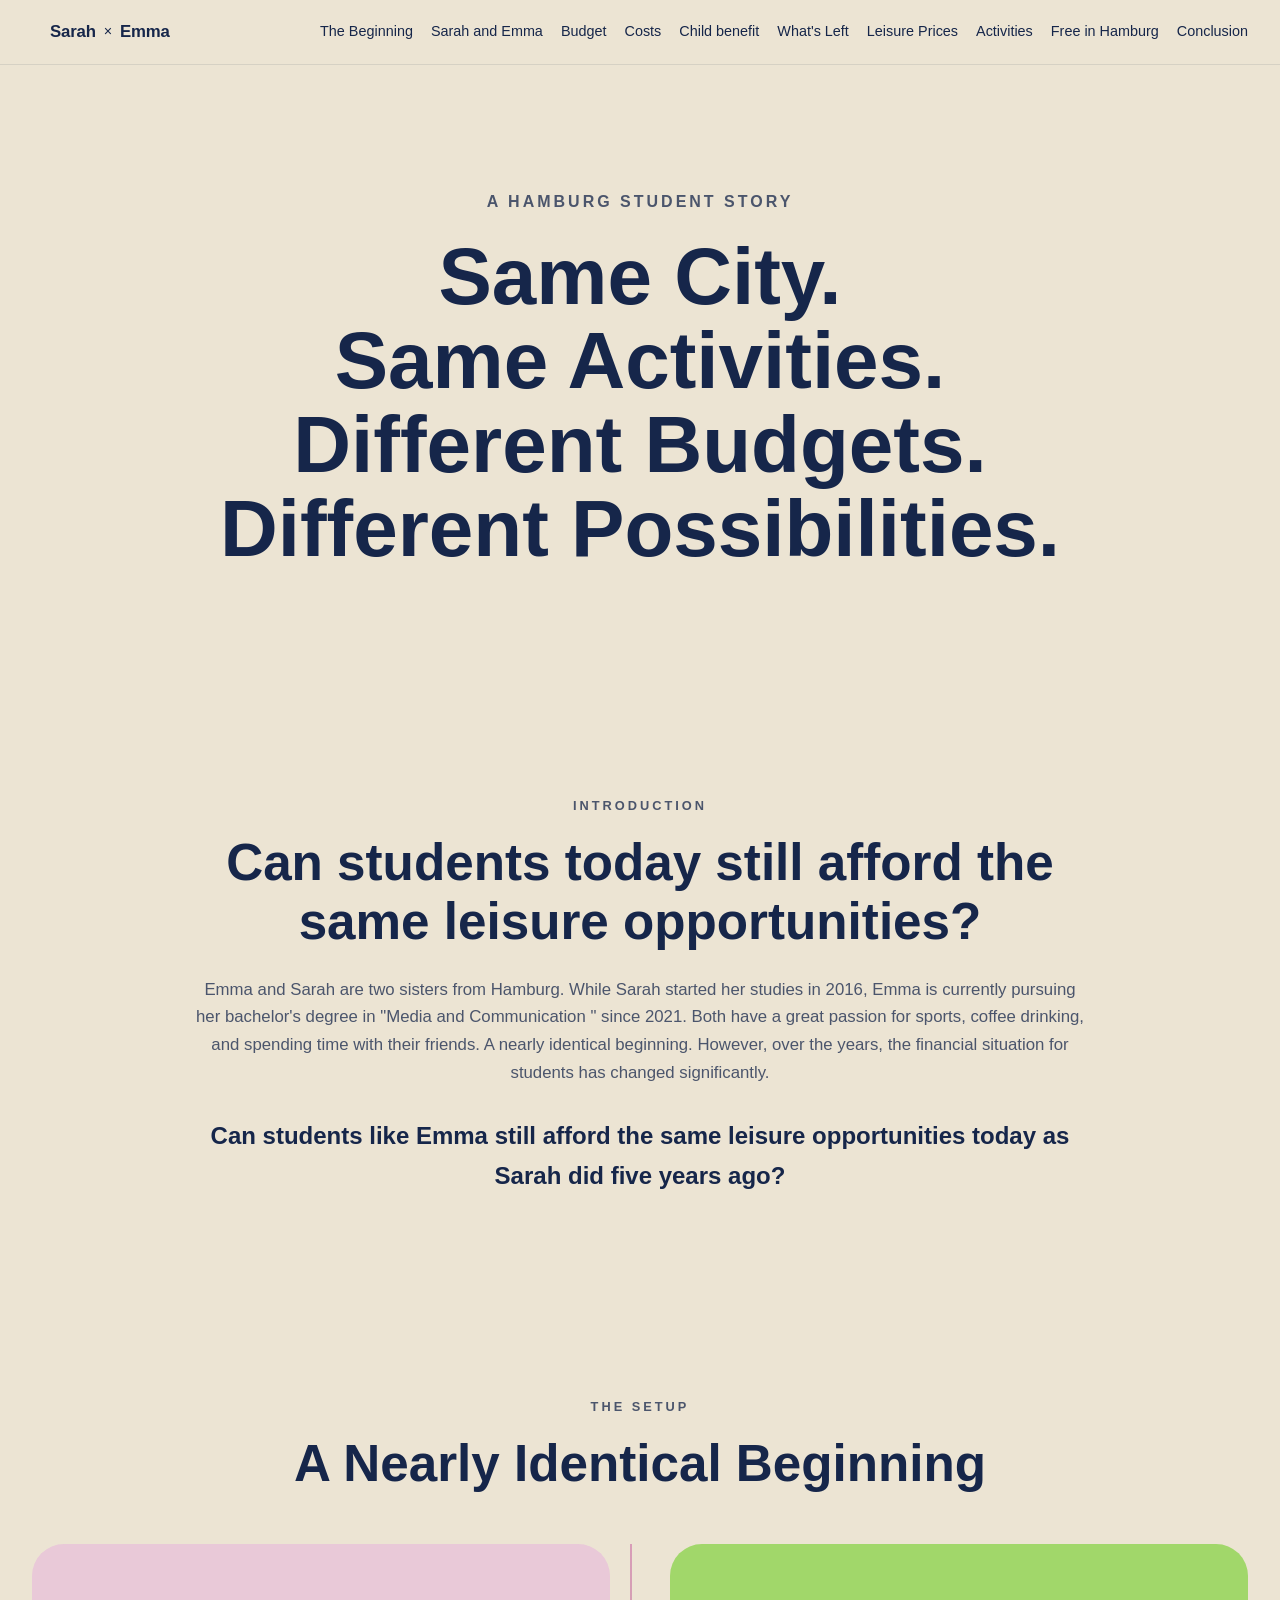
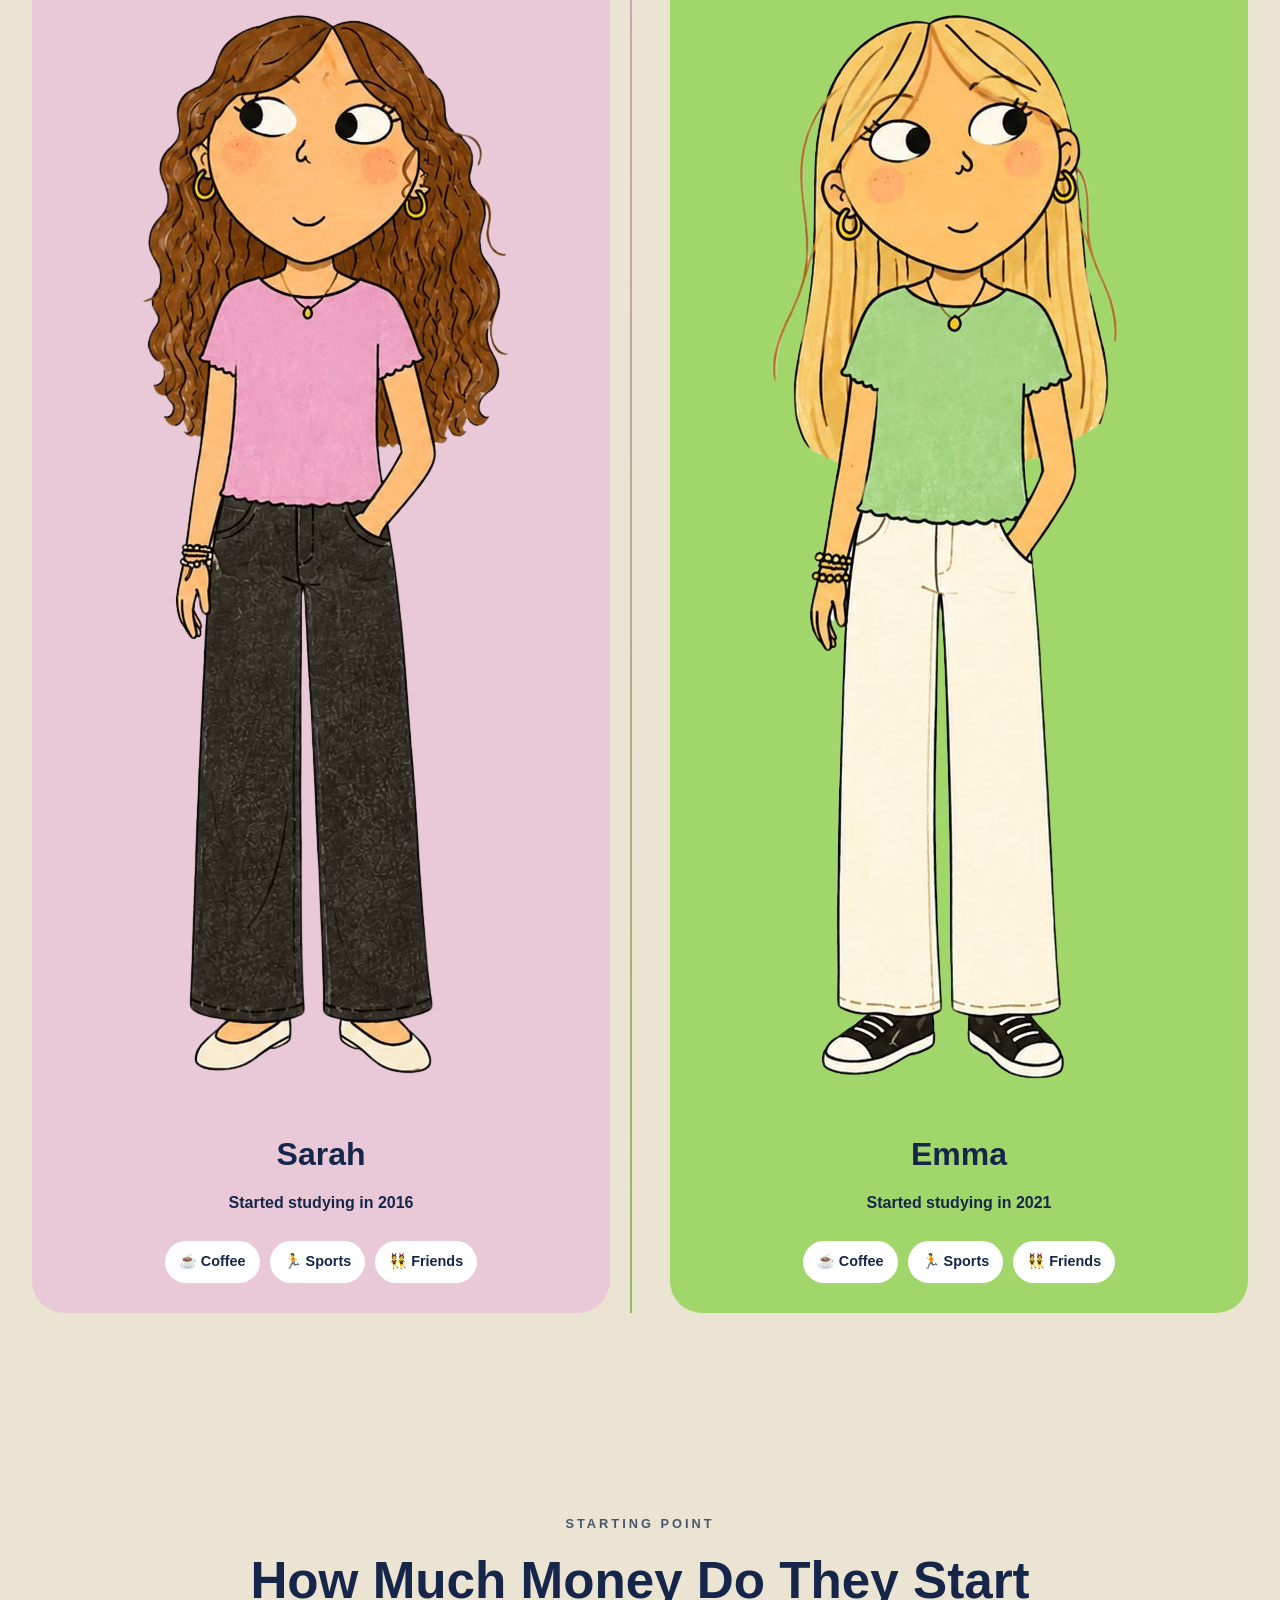
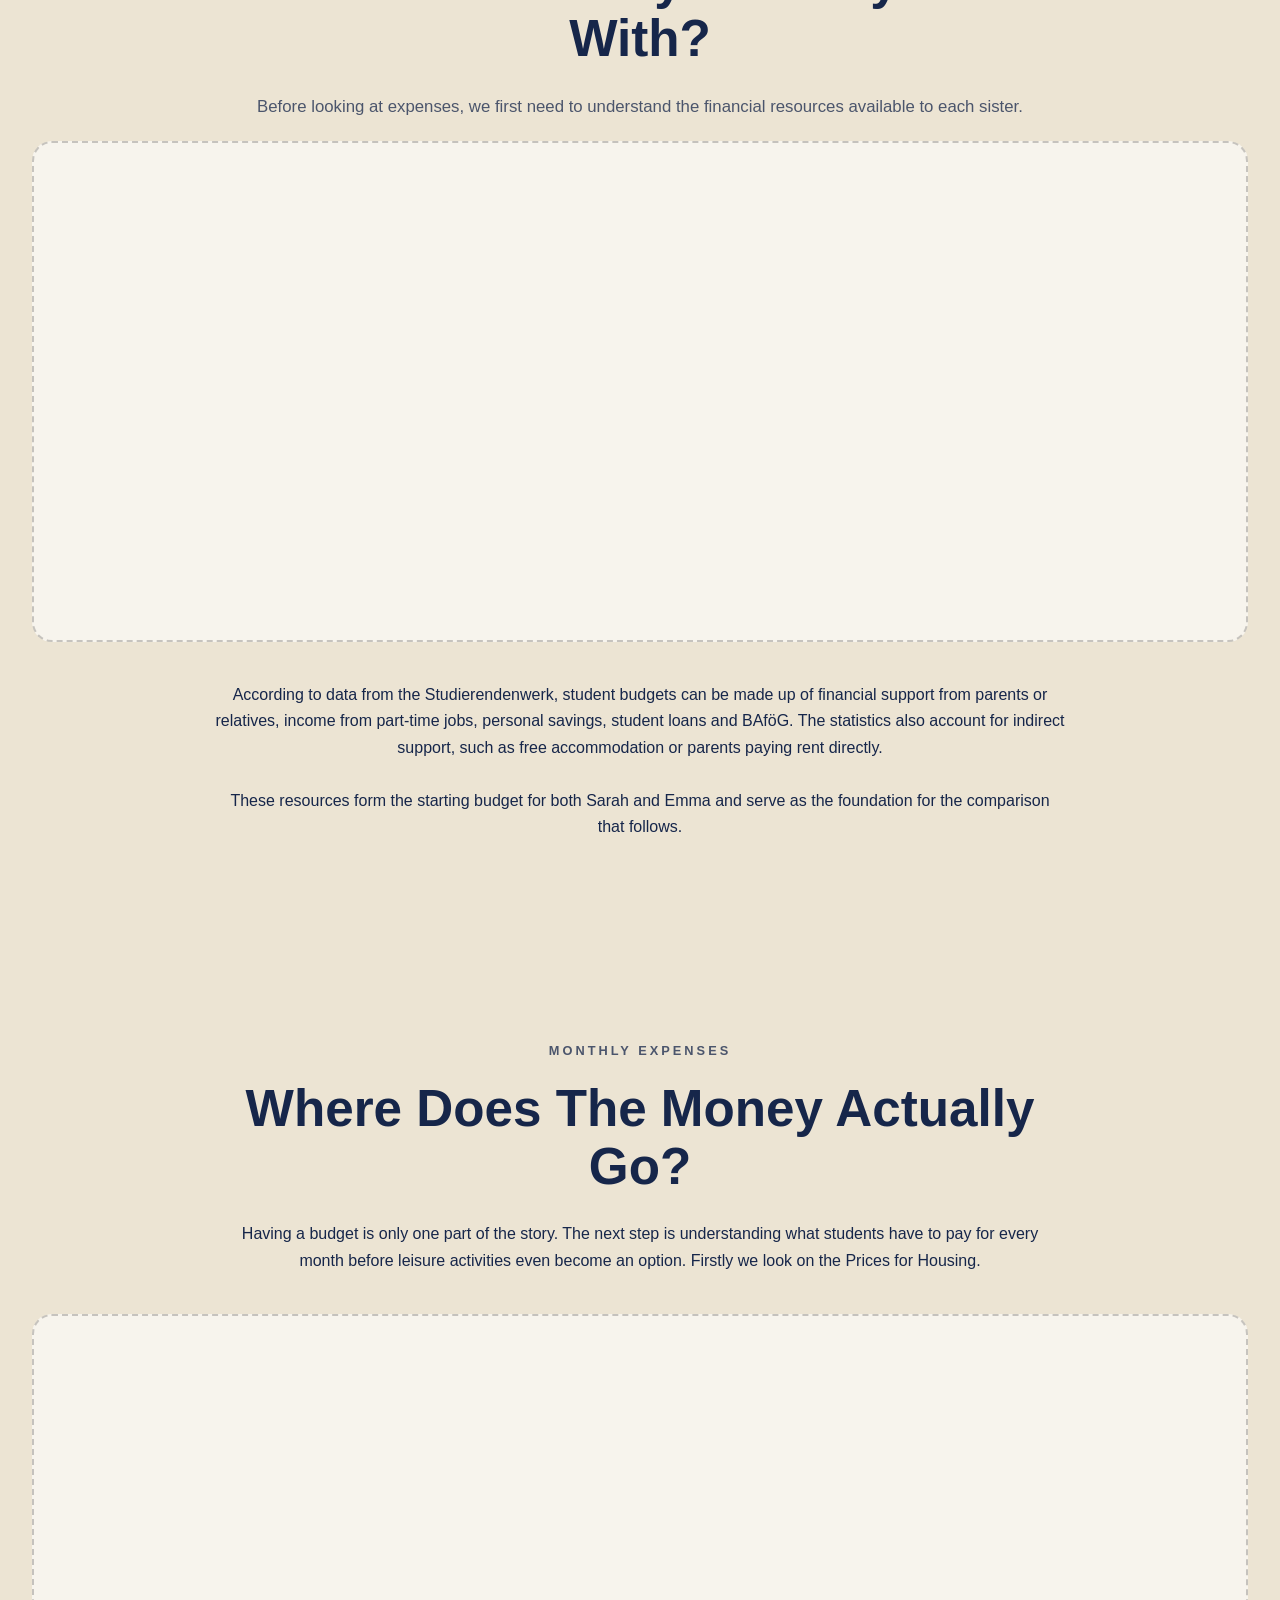
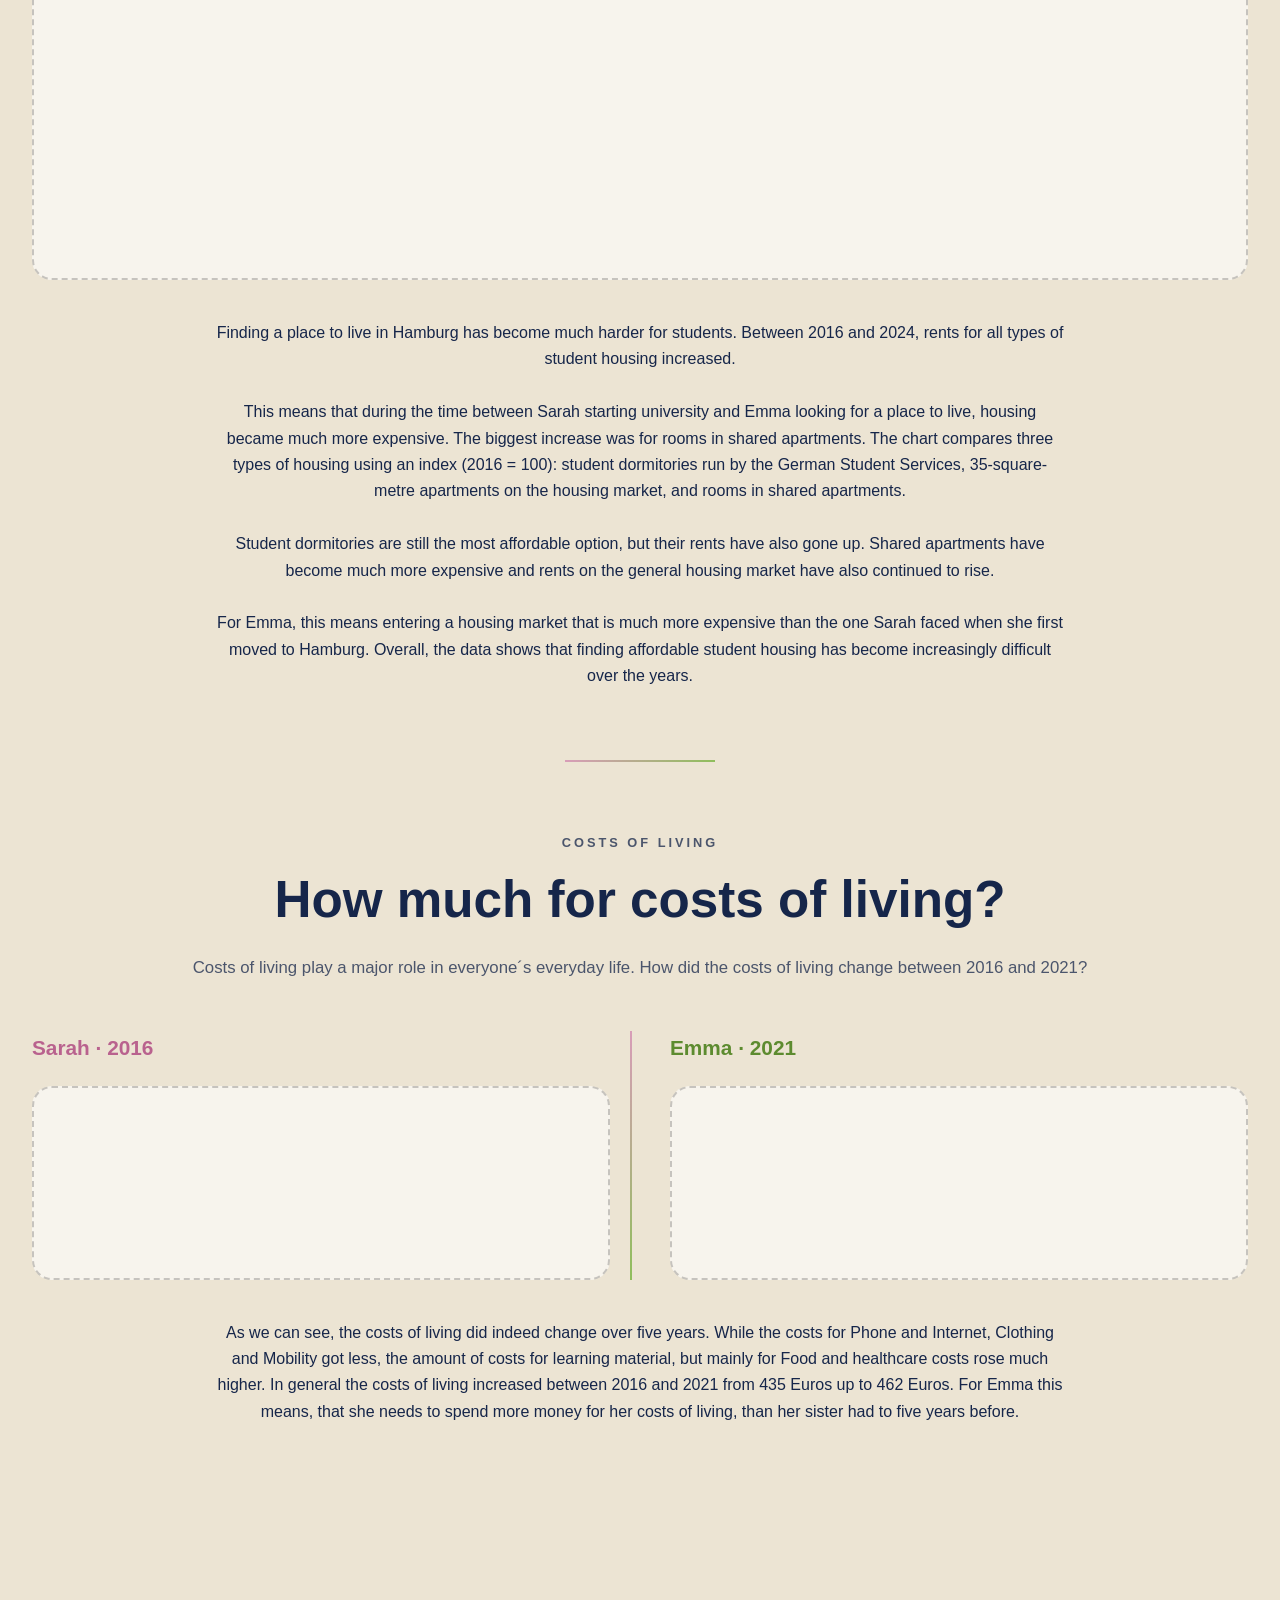
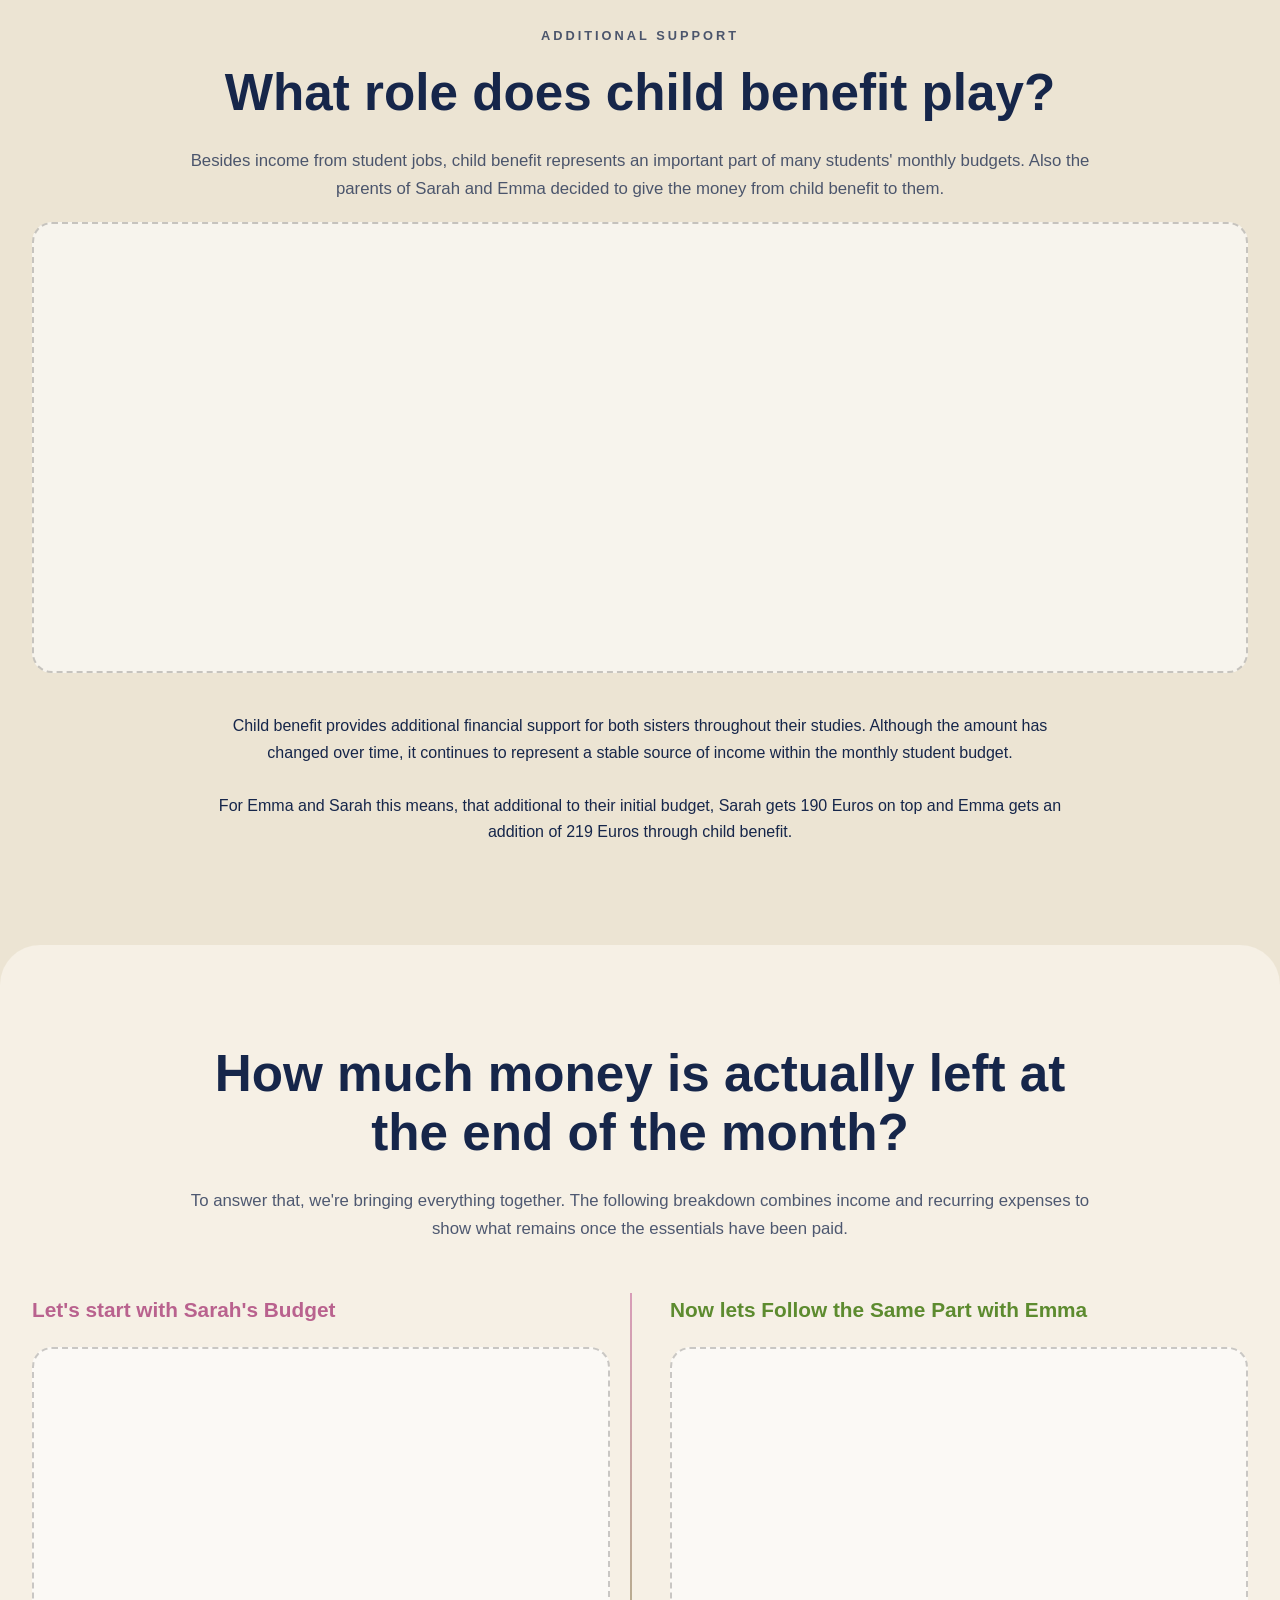
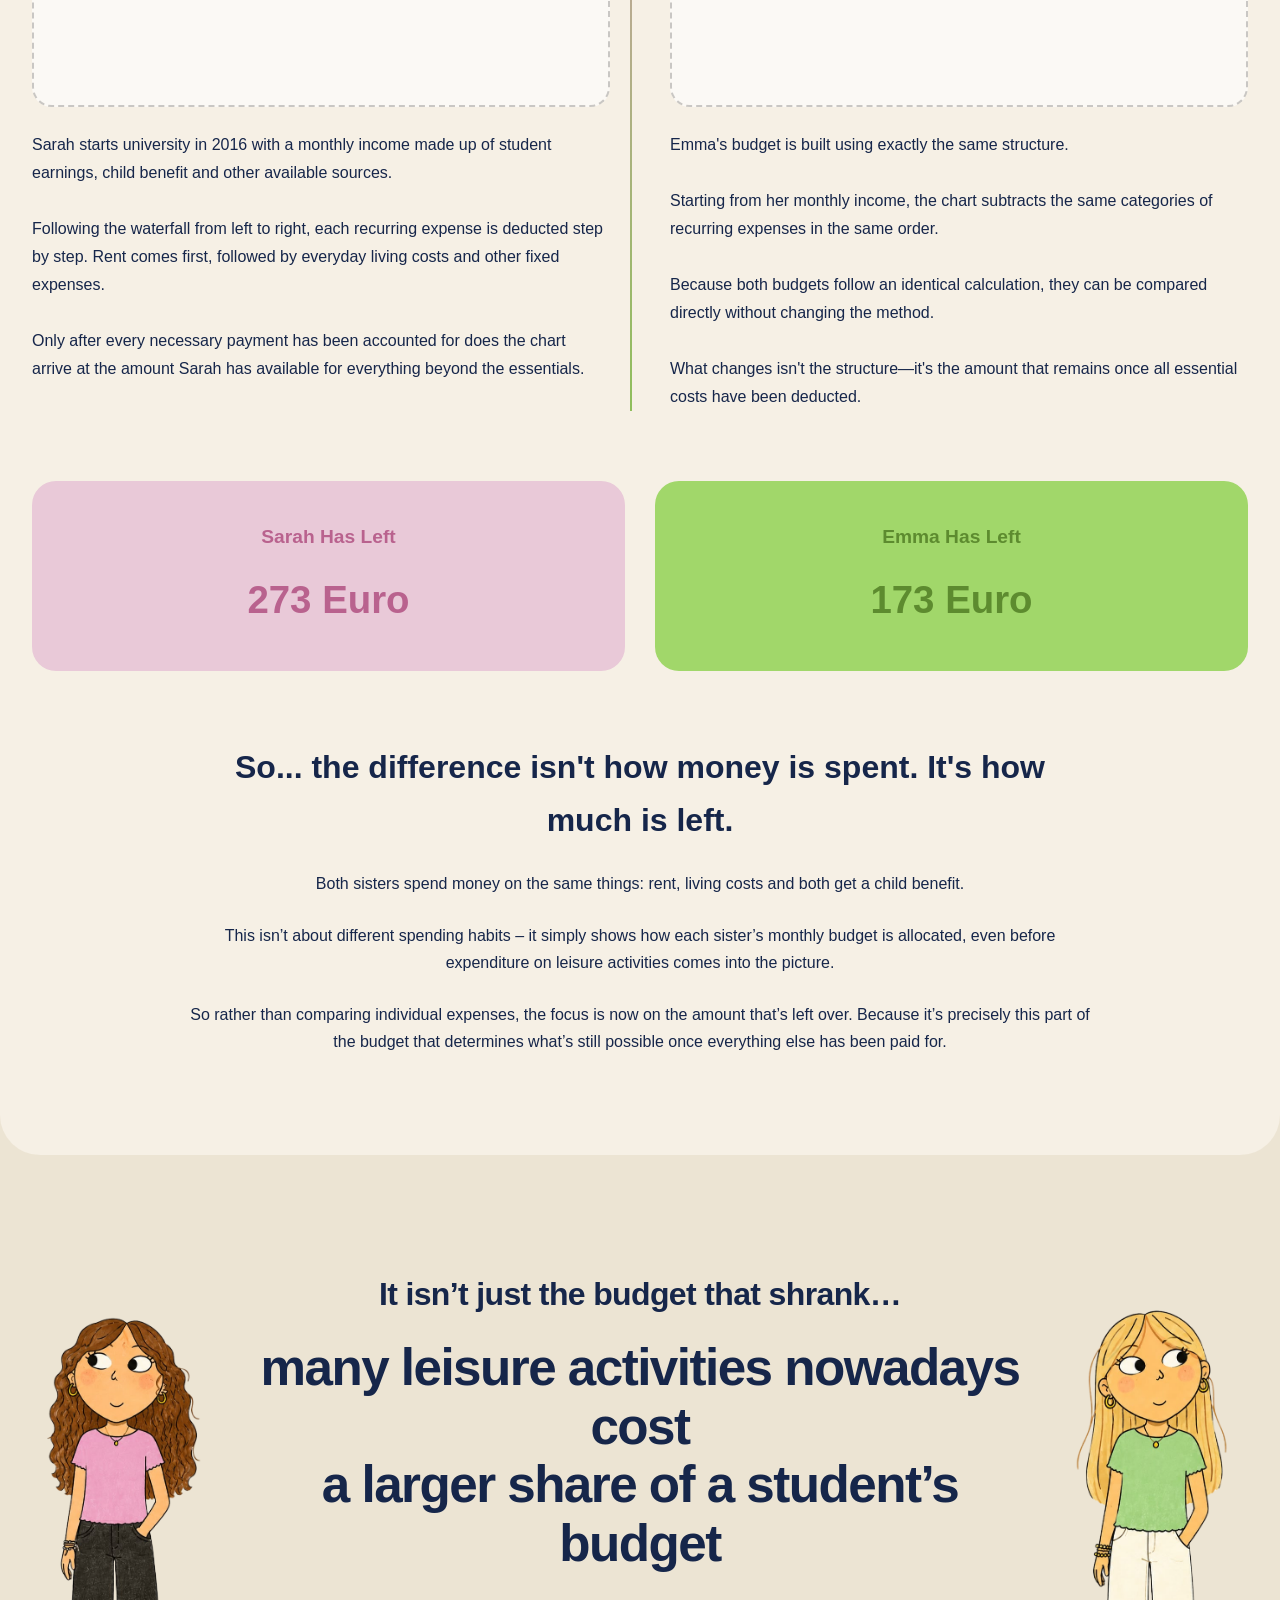
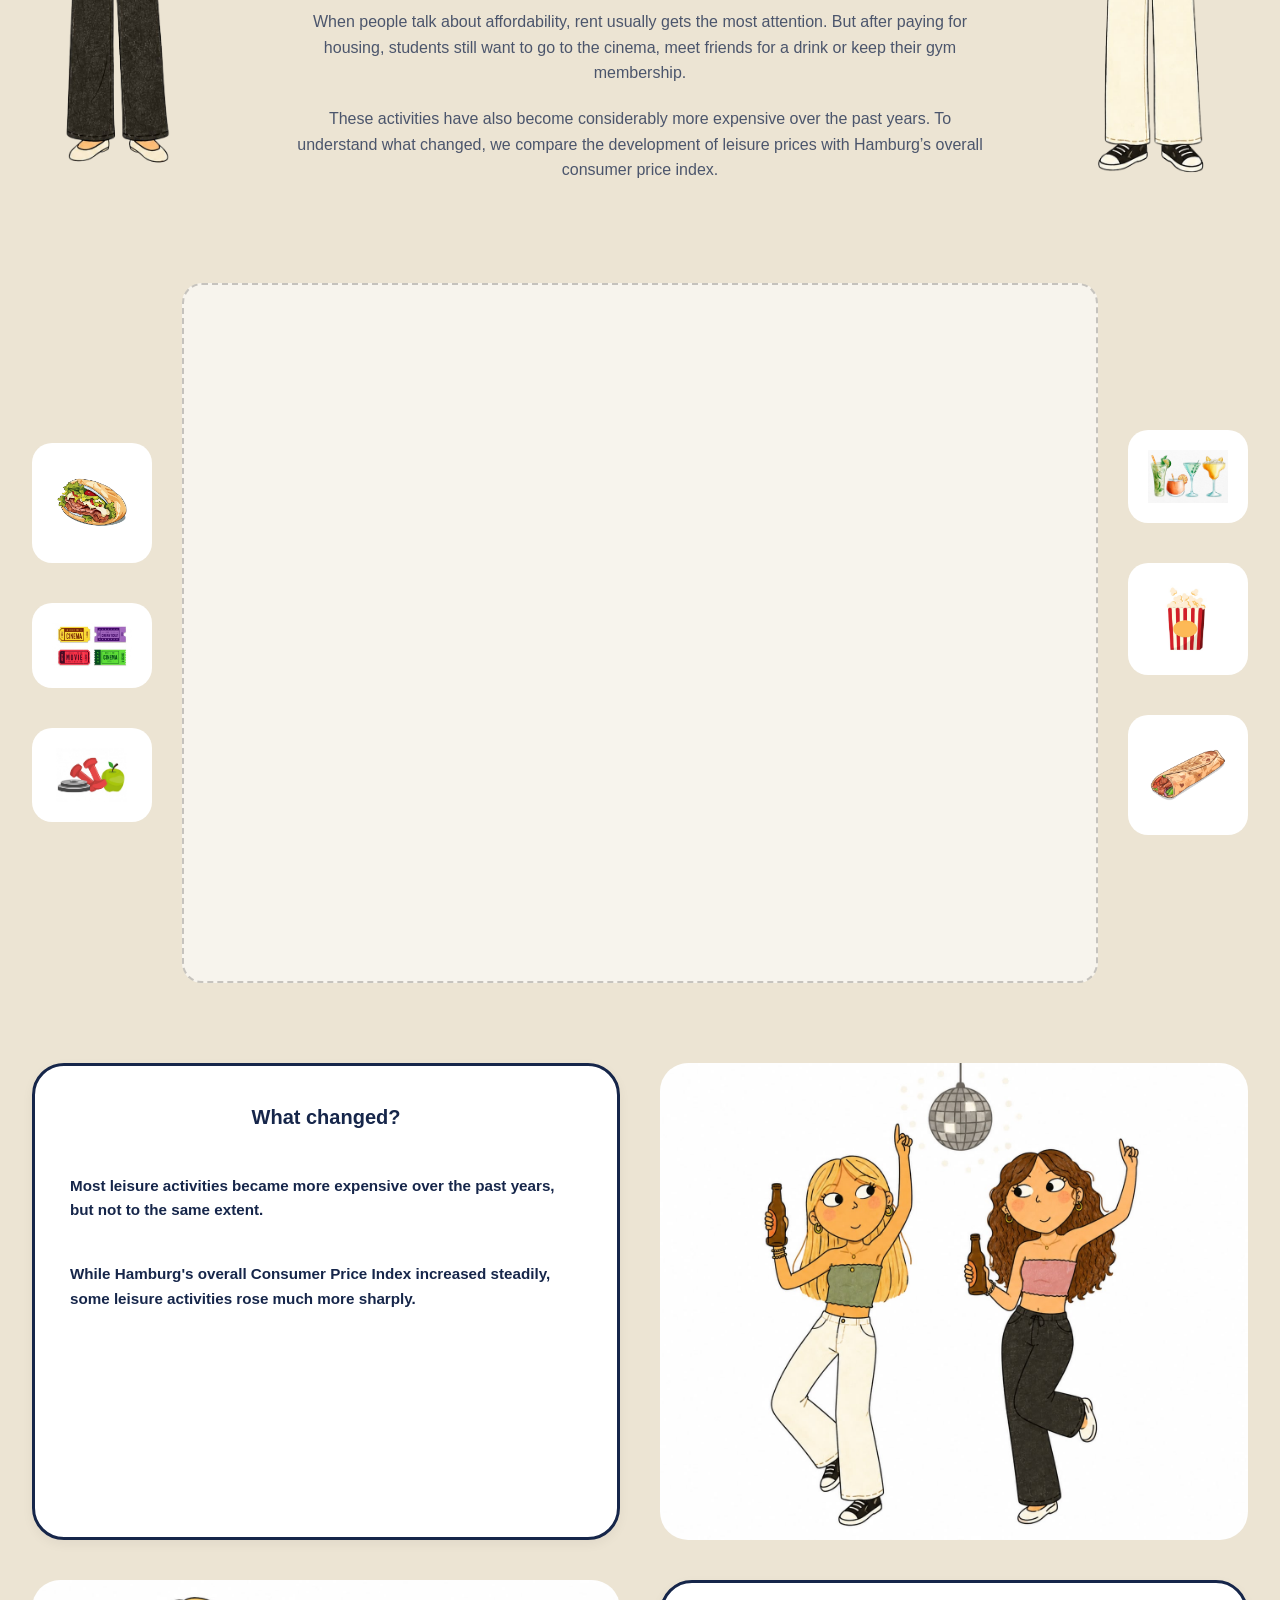
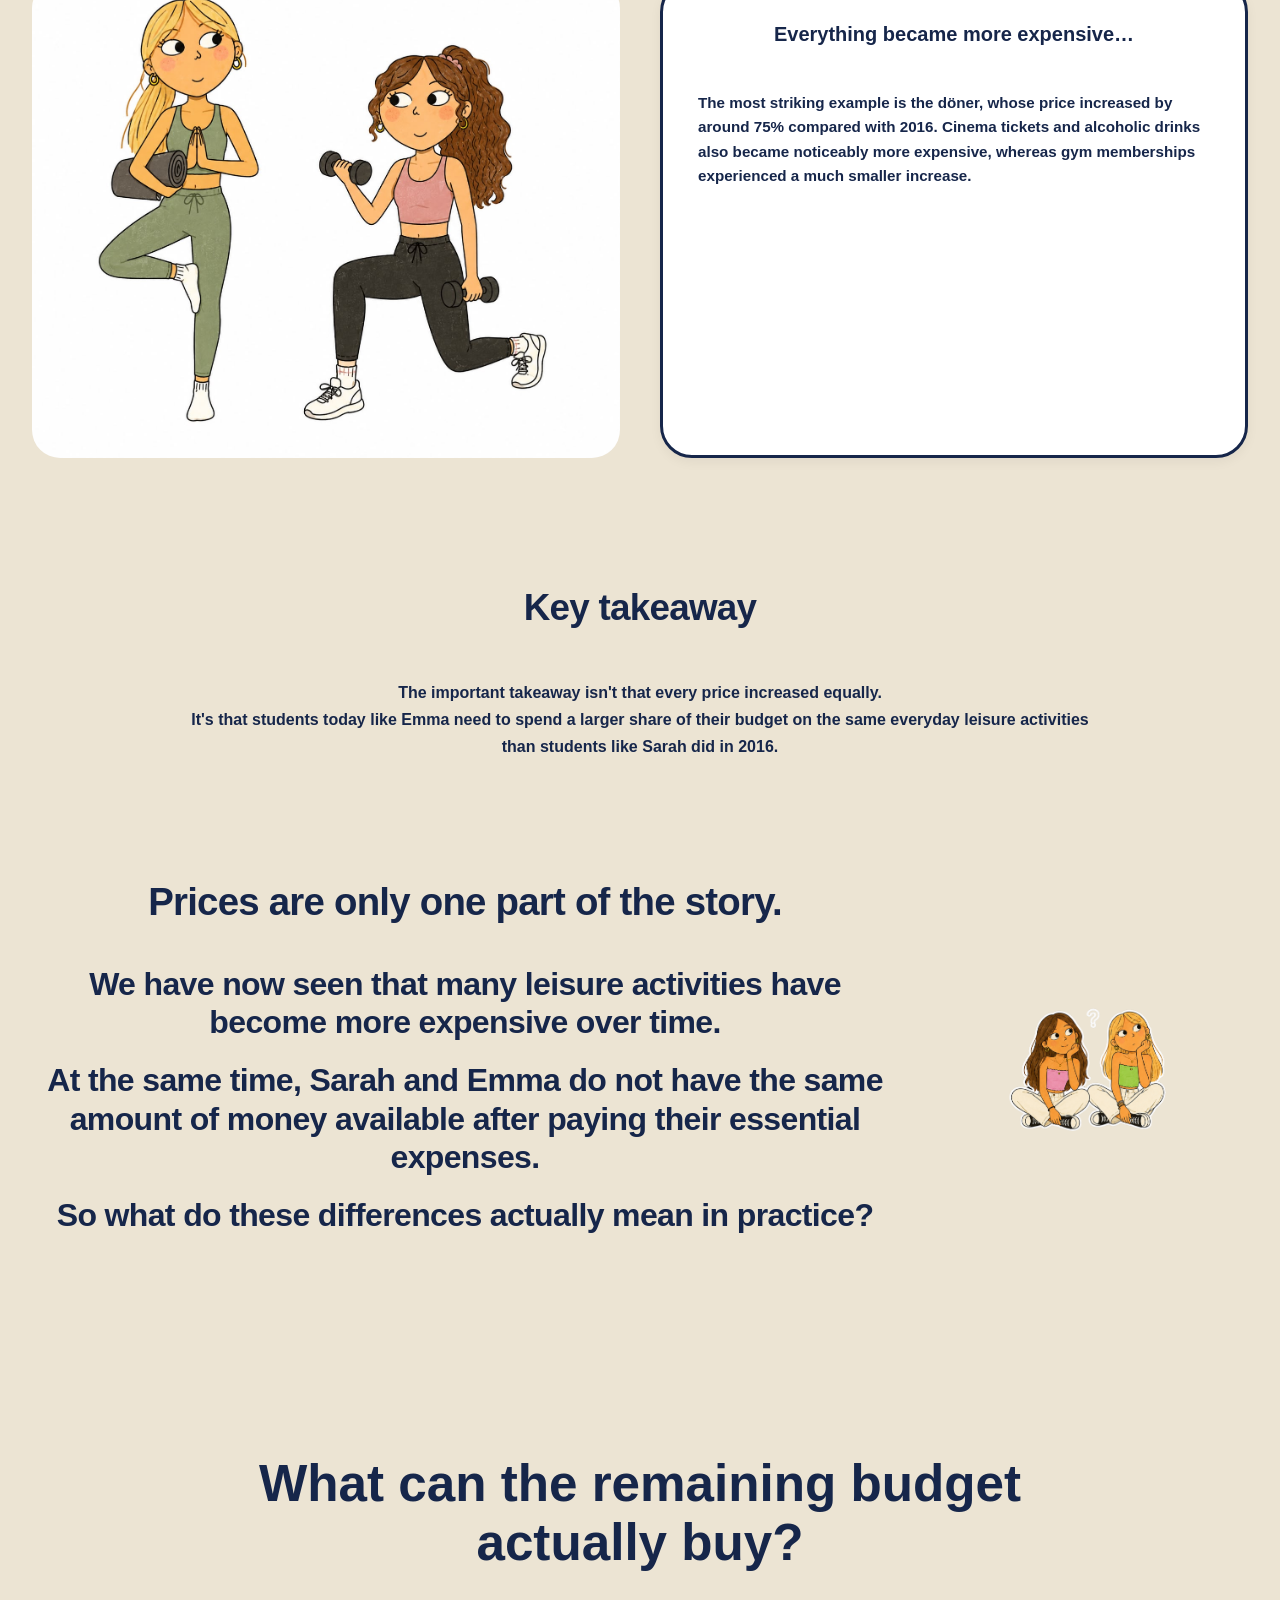
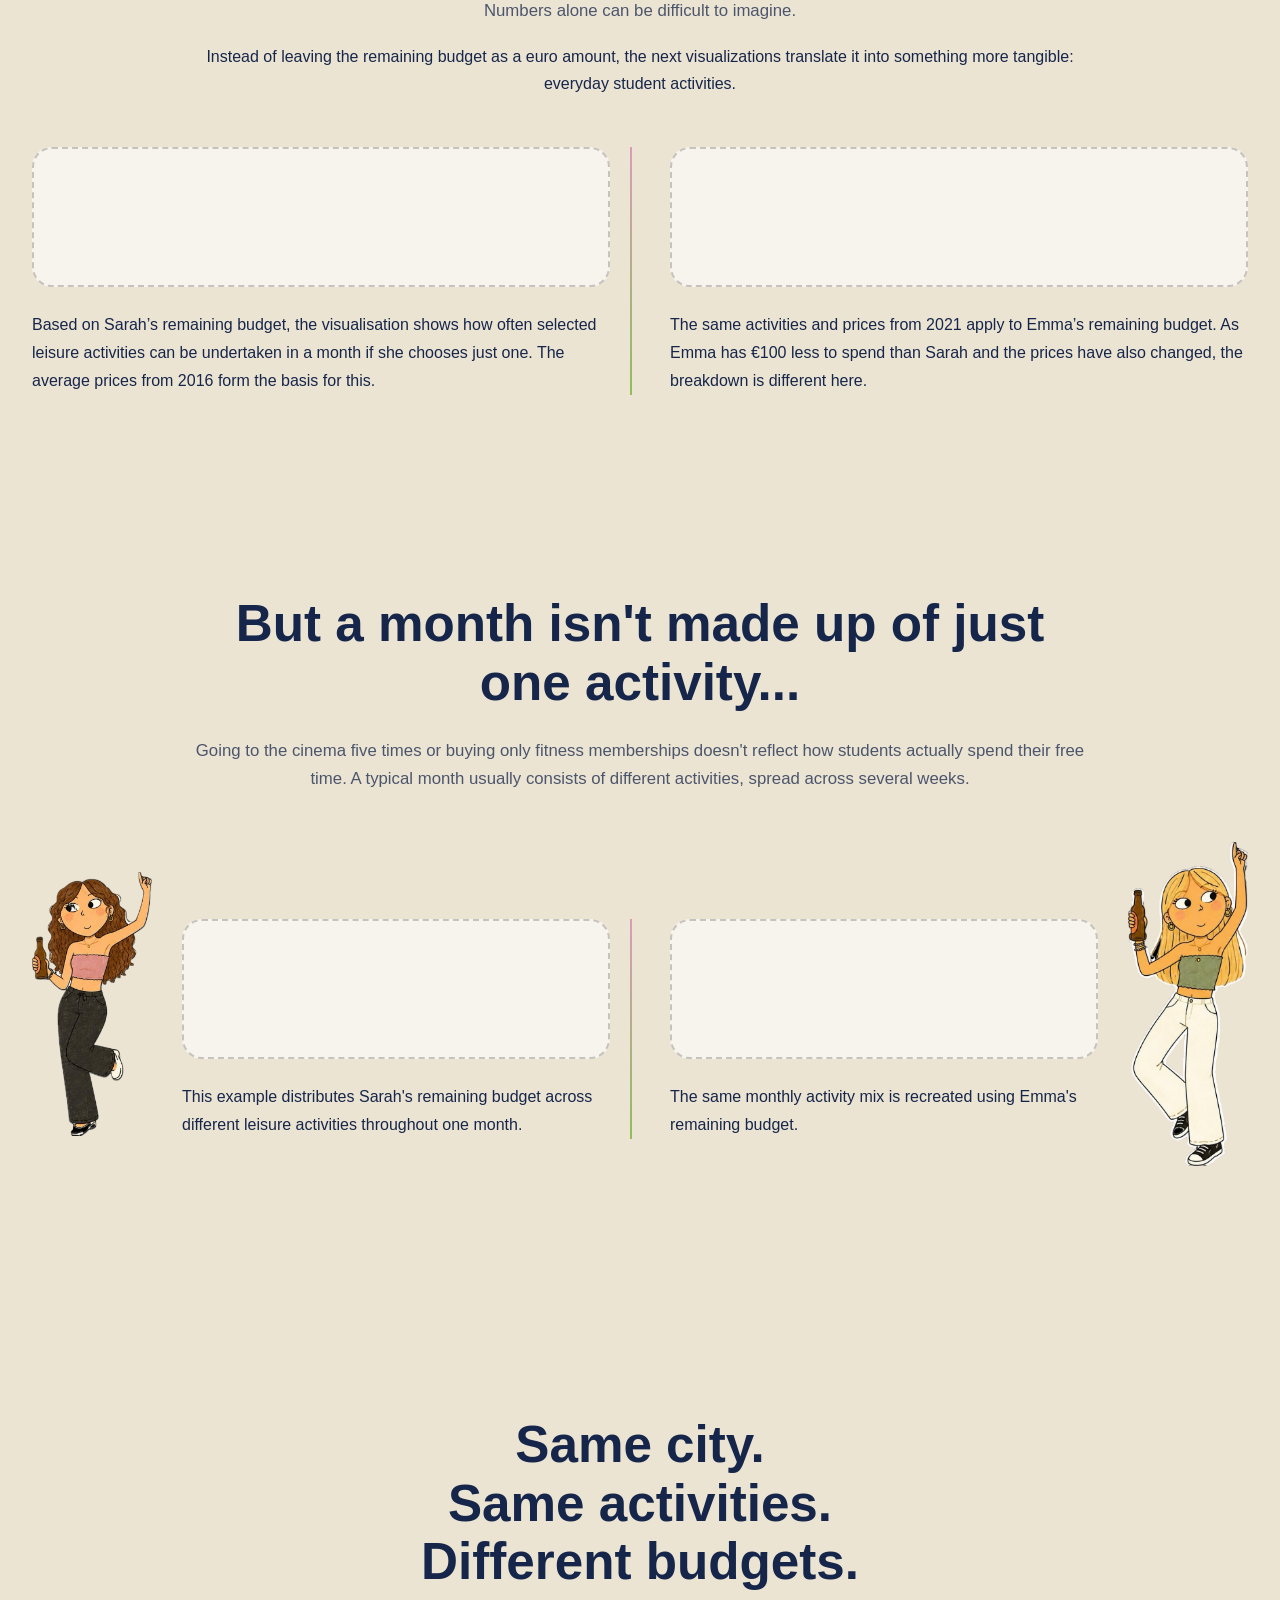
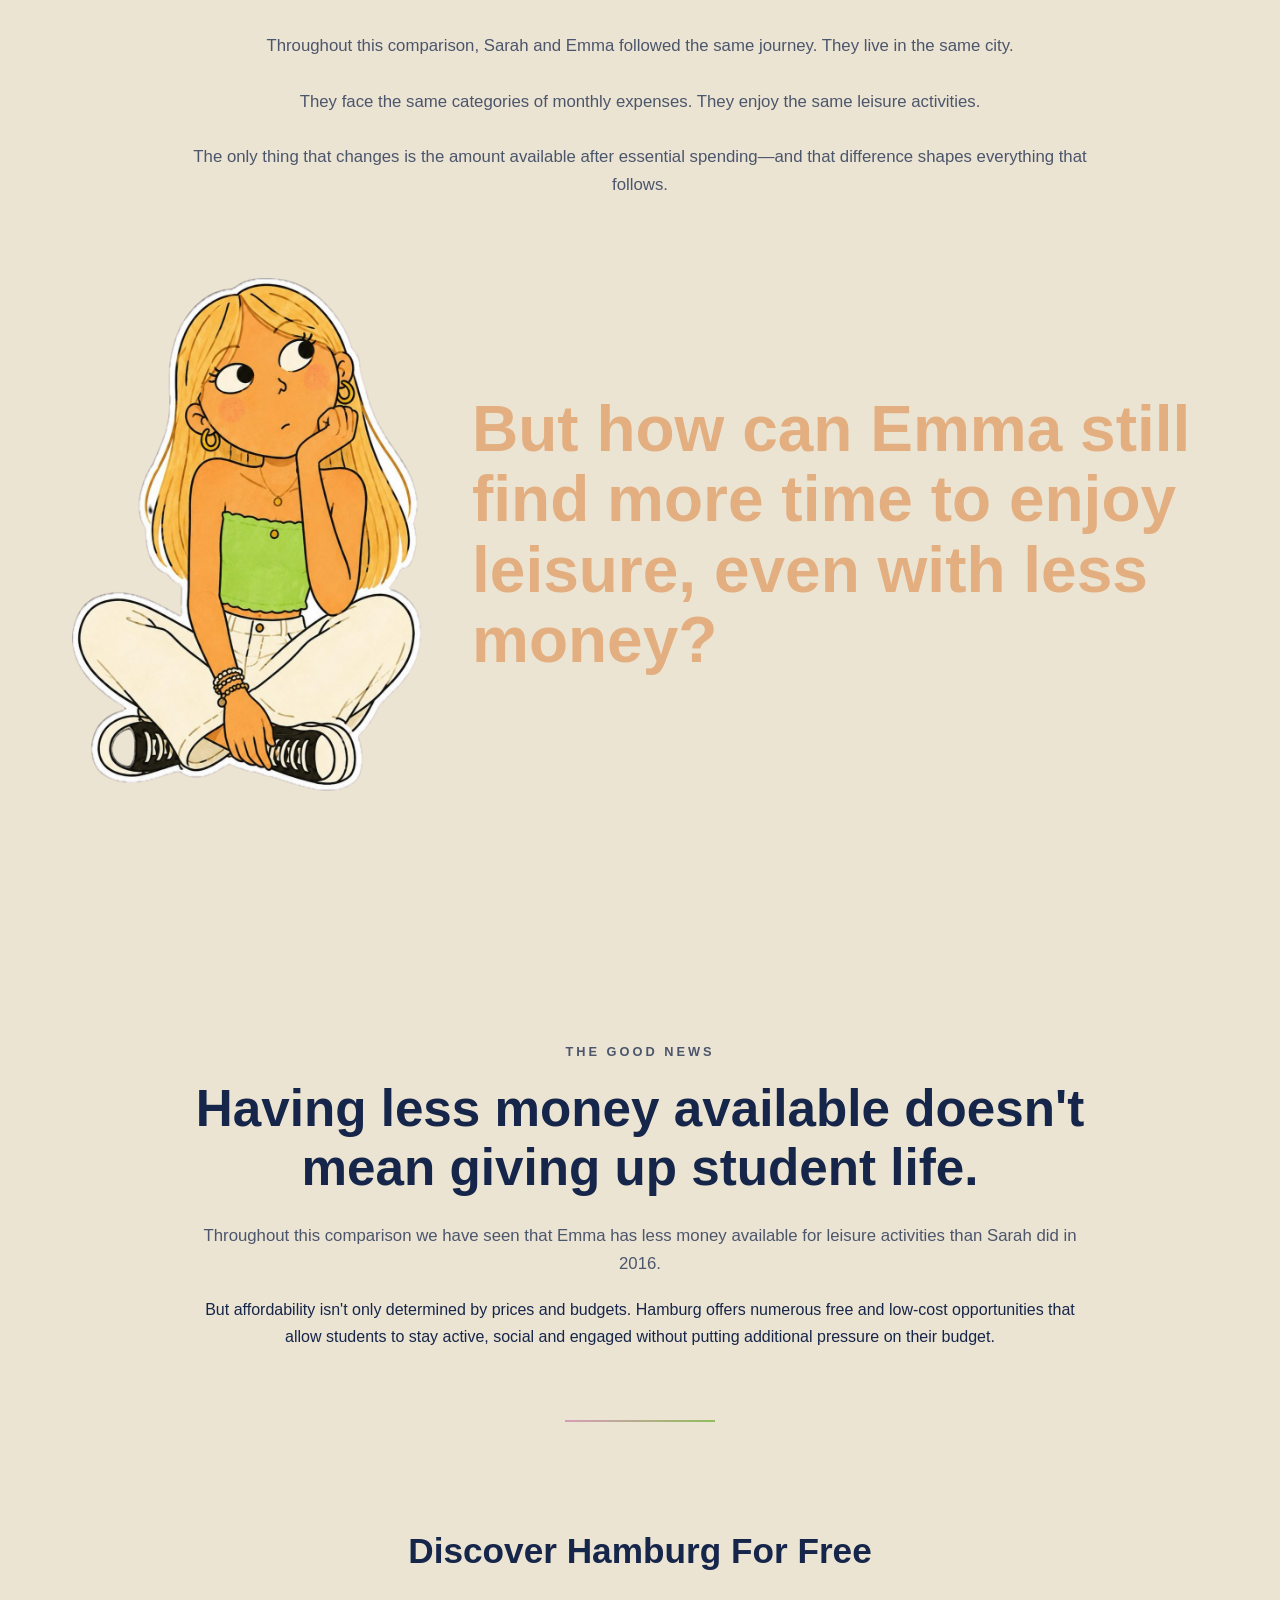
==== Sarah-Emma.html @ 3b1d4327 "name new" ====
<!DOCTYPE html>
<html lang="en">

<head>
    <meta charset="UTF-8">
    <meta name="viewport" content="width=device-width, initial-scale=1.0">
    <title>Sarah & Emma – Same City, Different Budgets</title>

    <link rel="stylesheet" href="Sarah-Emma.css">
</head>

<body>

    <!-- ===================================================== -->
    <!-- NAVIGATION -->
    <!-- ===================================================== -->

    <header class="nav ">
        <div class="nav-inner ">

            <div class="nav-logo"><span class="dot dot-sarah"></span>Sarah<span class="nav-logo-x">×</span>Emma<span
                    class="dot dot-emma"></span></div>
            <nav class="nav-links">
                <a href="#intro">The Beginning</a>
                <a href="#setup">Sarah and Emma</a>
                <a href="#budget">Budget</a>
                <a href="#costs">Costs</a>
                <a href="#child-benefit">Child benefit</a>
                <a href="#leftover">What's Left</a>
                <a href="#leisure-prices">Leisure Prices</a>
                <a href="#activities">Activities</a>
                <a href="#freebies">Free in Hamburg</a>
                <a href="#conclusion">Conclusion</a>
            </nav>
        </div>
    </header>

    <!-- ===================================================== -->
    <!-- HERO -->
    <!-- ===================================================== -->

    <section class="hero ">

        <p class="eyebrow ">
            A Hamburg Student Story
        </p>

        <h1>
            Same City.<br> Same Activities.<br> Different Budgets. <br> Different Possibilities.
        </h1>

    </section>

    <!-- ===================================================== -->
    <!-- INTRODUCTION -->
    <!-- ===================================================== -->

    <section id="intro" class="section ">

        <div class="section-head center ">

            <p class="section-eyebrow ">
                Introduction
            </p>

            <h2>
                Can students today still afford the same leisure opportunities?
            </h2>

            <p class="section-lead ">
                Emma and Sarah are two sisters from Hamburg. While Sarah started her studies in 2016, Emma is currently
                pursuing her bachelor's degree in "Media and Communication " since 2021. Both have a great passion for
                sports, coffee drinking, and spending time with
                their friends. A nearly identical beginning. However, over the years, the financial situation for
                students has changed significantly.
            </p>

            <p class="research-question ">
                Can students like Emma still afford the same leisure opportunities today as Sarah did five years ago?
            </p>

        </div>

    </section>

    <!-- ===================================================== -->
    <!-- THE SETUP -->
    <!-- ===================================================== -->

    <section id="setup" class="section ">

        <div class="section-head center ">

            <p class="section-eyebrow ">
                The Setup
            </p>

            <h2>
                A Nearly Identical Beginning
            </h2>

        </div>

        <div class="comparison-grid ">

            <div class="profile-card sarah ">

                <div class="image-placeholder ">
                    <img src="Sarahohne.png" alt="Sarah">
                </div>

                <h3>Sarah</h3>

                <p class="year ">Started studying in 2016</p>

                <div class="interest-list ">
                    <span>☕ Coffee</span>
                    <span>🏃 Sports</span>
                    <span>👯 Friends</span>
                </div>

            </div>

            <div class="middle-divider "></div>

            <div class="profile-card emma ">

                <div class="image-placeholder ">
                    <img src="Emmaohne.png" alt="Emma">
                </div>

                <h3>Emma</h3>

                <p class="year ">Started studying in 2021</p>

                <div class="interest-list ">
                    <span>☕ Coffee</span>
                    <span>🏃 Sports</span>
                    <span>👯 Friends</span>
                </div>

            </div>

        </div>

    </section>

    <!-- ===================================================== -->
    <!-- BUDGET -->
    <!-- ===================================================== -->

    <section id="budget" class="section ">

        <div class="section-head center ">

            <p class="section-eyebrow ">
                Starting Point
            </p>

            <h2>
                How Much Money Do They Start With?
            </h2>

            <p class="section-lead ">
                Before looking at expenses, we first need to understand the financial resources available to each
                sister.
            </p>

        </div>

        <div class="chart-placeholder large ">

            <iframe title="Monthly Average Budget of Students" aria-label="Column Chart" id="datawrapper-chart-0df8o"
                src="https://datawrapper.dwcdn.net/0df8o/4/" scrolling="no" frameborder="0" style="border: none;"
                width="600" height="457" data-external="1"></iframe>



        </div>

        <p class="insight-text">


            According to data from the Studierendenwerk, student budgets can be made up of financial support from
            parents or relatives, income from part-time jobs, personal savings, student loans and BAföG. The statistics
            also account for indirect support, such as free accommodation or parents paying rent directly.

            <br><br>

            These resources form the starting budget for both Sarah and Emma and serve as the foundation for the
            comparison that follows.
        </p>

    </section>

    <!-- ===================================================== -->
    <!-- COSTS -->
    <!-- ===================================================== -->

    <section id="costs" class="section ">

        <div class="section-head center ">

            <p class="section-eyebrow ">
                Monthly Expenses
            </p>

            <h2>
                Where Does The Money Actually Go?
            </h2>

        </div>

        <div class="text-block ">

            <p>
                Having a budget is only one part of the story. The next step is understanding what students have to pay
                for every month before leisure activities even become an option. Firstly we look on the Prices for
                Housing.
            </p>

        </div>

        <div class="chart-placeholder xl ">


            <iframe title="Hamburg’s students are paying more for housing" aria-label="Line chart"
                id="datawrapper-chart-OoHtc" src="https://datawrapper.dwcdn.net/OoHtc/3/" scrolling="no" frameborder="0"
                style="width: 0; min-width: 100% !important; border: none;" height="522" data-external="1"></iframe>
            <script type="text/javascript">
                (function () {
                    function e() {
                        window.addEventListener(message, function (e) {
                            if (e.data[datawrapper - height] !== void 0) {
                                var t = document.querySelectorAll(iframe);
                                for (var n in e.data[datawrapper - height])
                                    for (var r = 0, i; i = t[r]; r++)
                                        if (i.contentWindow === e.source) {
                                            var a = e.data[datawrapper - height][n] + px;
                                            i.style.height = a
                                        }
                            }
                        })
                    }
                    e()
                })();
            </script>

        </div>

        <p class="insight-text">
            Finding a place to live in Hamburg has become much harder for students. Between 2016 and 2024, rents for all
            types of student housing increased.

            <br><br>

            This means that during the time between Sarah starting university and Emma looking for a place to live,
            housing became much more expensive. The biggest increase was for rooms in shared apartments.

            The chart compares three types of housing using an index (2016 = 100): student dormitories run by the German
            Student Services, 35-square-metre apartments on the housing market, and rooms in shared apartments.

            <br><br>

            Student dormitories are still the most affordable option, but their rents have also gone up. Shared
            apartments have become much more expensive and rents on the general housing market have also continued to
            rise.

            <br><br>

            For Emma, this means entering a housing market that is much more expensive than the one Sarah faced when she
            first moved to Hamburg. Overall, the data shows that finding affordable student housing has become
            increasingly difficult over the years.
        </p>

        <div class="section-divider "></div>
        <div class="section-head center">

            <p class="section-eyebrow">
                Costs of Living
            </p>

            <h2>
                How much for costs of living?
            </h2>

            <p class="section-lead">
                Costs of living play a major role in everyone´s everyday life. How did the costs of living change
                between 2016 and 2021?
            </p>

        </div>
        <div class="comparison-grid ">

            <div class="comparison-column ">

                <h3 class="sarah-title ">
                    Sarah · 2016
                </h3>

                <div class="chart-placeholder ">

                    <iframe title="Costs of living in 2016" aria-label="Split Bars" id="datawrapper-chart-KxEEh"
                        src="https://datawrapper.dwcdn.net/KxEEh/4/" scrolling="no" frameborder="0"
                        style="border: none;" width="600" height="150" data-external="1"></iframe>
                </div>

            </div>

            <div class="middle-divider "></div>

            <div class="comparison-column ">

                <h3 class="emma-title ">
                    Emma · 2021
                </h3>

                <div class="chart-placeholder ">
                    <iframe title="Costs of living in 2021" aria-label="Split Bars" id="datawrapper-chart-OG7WF"
                        src="https://datawrapper.dwcdn.net/OG7WF/3/" scrolling="no" frameborder="0"
                        style="border: none;" width="600" height="150" data-external="1"></iframe>
                </div>

            </div>

        </div>

        <p class="insight-text ">
            As we can see, the costs of living did indeed change over five years. While the costs for Phone and
            Internet, Clothing and Mobility got less, the amount of costs for learning material, but mainly for Food and
            healthcare costs rose much higher. In general the costs of living increased between 2016 and 2021 from 435
            Euros up to 462 Euros. For Emma this means, that she needs to spend more money for her costs of living, than
            her sister had to five years before.
        </p>

    </section>

    <!-- ===================================================== -->
    <!-- CHILD BENEFIT -->
    <!-- ===================================================== -->

    <section id="child-benefit" class="section">

        <div class="section-head center">

            <p class="section-eyebrow">
                Additional Support
            </p>

            <h2>
                What role does child benefit play?
            </h2>

            <p class="section-lead">
                Besides income from student jobs, child benefit represents an important part of
                many students' monthly budgets. Also the parents of Sarah and Emma decided to give the money from child
                benefit to them.
            </p>

        </div>

        <div class="chart-placeholder large">

            <iframe title="child benefit &amp;amp; child tax allowance amounts (2015–2022)" aria-label="Liniendiagramm"
                id="datawrapper-chart-PB6IC" src="https://datawrapper.dwcdn.net/PB6IC/1/" scrolling="no" frameborder="0"
                style="border: none;" width="600" height="407" data-external="1"></iframe>

        </div>

        <div class="insight-text">

            <p>
                Child benefit provides additional financial support for both sisters throughout their studies. Although
                the amount has changed over time, it continues to represent a stable source of income within the monthly
                student budget.
            </p>

            <br>

            <p>
                For Emma and Sarah this means, that additional to their initial budget, Sarah gets 190 Euros on top and
                Emma gets an addition of 219 Euros through child benefit.
            </p>


        </div>

    </section>

    <!-- ===================================================== -->
    <!-- LEFTOVER -->
    <!-- ===================================================== -->

    <section id="leftover" class="section highlight-section ">

        <div class="section-head center ">

            <h2>
                How much money is actually left at the end of the month?
            </h2>

            <p class="section-lead ">
                To answer that, we're bringing everything together. The following breakdown combines income and
                recurring expenses to show what remains once the essentials have been paid.
            </p>

        </div>

        <div class="comparison-grid ">

            <div>

                <h3 class="sarah-title ">
                    Let's start with Sarah's Budget
                </h3>

                <div class="chart-placeholder waterfall ">
                    <div class="flourish-embed flourish-chart" data-src="visualisation/29589586">
                        <script src="https://public.flourish.studio/resources/embed.js"></script><noscript><img
                                src="https://public.flourish.studio/visualisation/29589586/thumbnail" width="100%"
                                alt="chart visualization" /></noscript>
                    </div>
                </div>

                <p class="diagram-description ">
                    Sarah starts university in 2016 with a monthly income made up of student earnings, child benefit and
                    other available sources.
                    <br><br> Following the waterfall from left to right, each recurring expense is deducted step by
                    step. Rent comes first, followed by everyday living costs and other fixed expenses.
                    <br><br> Only after every necessary payment has been accounted for does the chart arrive at the
                    amount Sarah has available for everything beyond the essentials.
                </p>

            </div>

            <div class="middle-divider "></div>

            <div>

                <h3 class="emma-title ">
                    Now lets Follow the Same Part with Emma
                </h3>

                <div class="chart-placeholder waterfall ">
                    <div class="flourish-embed flourish-chart" data-src="visualisation/29571532">
                        <script src="https://public.flourish.studio/resources/embed.js"></script><noscript><img
                                src="https://public.flourish.studio/visualisation/29571532/thumbnail" width="100%"
                                alt="chart visualization" /></noscript>
                    </div>
                </div>


                <p class="diagram-description ">
                    Emma's budget is built using exactly the same structure.
                    <br><br> Starting from her monthly income, the chart subtracts the same categories of recurring
                    expenses in the same order.
                    <br><br> Because both budgets follow an identical calculation, they can be compared directly without
                    changing the method.
                    <br><br> What changes isn't the structure—it's the amount that remains once all essential costs have
                    been deducted.
                </p>
            </div>

        </div>

        </div>

        <div class="remaining-budget-wrapper ">

            <div class="remaining-box sarah-box ">
                <h3>Sarah Has Left</h3>
                <div>273 Euro</div>
            </div>

            <div class="remaining-box emma-box ">
                <h3>Emma Has Left</h3>
                <div>173 Euro</div>
            </div>

        </div>

        <div class="conclusion-box ">

            <h2>
                So... the difference isn't how money is spent. It's how much is left.
            </h2>

            <p>
                Both sisters spend money on the same things: rent, living costs and both get a child benefit.
                <br><br> This isn’t about different spending habits – it simply shows how each sister’s monthly budget
                is allocated, even before expenditure on leisure activities comes into the picture.
                <br><br> So rather than comparing individual expenses, the focus is now on the amount that’s left over.
                Because it’s precisely this part of the budget that determines what’s still possible once everything
                else has been paid for.
            </p>

        </div>

    </section>

    <!-- ===================================================== -->
    <!-- LEISURE PRICE DEVELOPMENT -->
    <!-- ===================================================== -->

    <section id="leisure-prices" class="section leisure-section">

        <!-- PART 1 -->

        <div class="leisure-intro">

            <div class="side-character">
                <img src="Sarahohne.png" alt="Sarah">
            </div>

            <div class="leisure-intro-content">

                <h2>
                    It isn’t just the budget that shrank…
                </h2>

                <h3>
                    <span>many leisure activities nowadays cost</span>
                    <span>a larger share of a student’s budget</span>
                </h3>

                <p>
                    When people talk about affordability, rent usually gets the most attention. But after paying for
                    housing, students still want to go to the cinema, meet friends for a drink or keep their gym
                    membership.
                </p>

                <p>
                    These activities have also become considerably more expensive over the past years. To understand
                    what changed, we compare the development of leisure prices with Hamburg’s overall consumer price
                    index.
                </p>

            </div>

            <div class="side-character">
                <img src="Emmaohne.png" alt="Emma">
            </div>

        </div>

        <!-- PART 2 -->

        <div class="leisure-chart-wrapper">

            <div class="activity-icons-left">

                <div class="activity-placeholder"><img src="Döner.avif" alt="Döner"></div>
                <div class="activity-placeholder"><img src="Kinotickets.jpg" alt="Kinotickets"></div>
                <div class="activity-placeholder"><img src="Hanteln.jpg" alt="Hanteln"></div>

            </div>

            <div class="chart-placeholder giant-chart">


                <div style="min-height:485px" id="datawrapper-vis-apek0">
                    <script type="text/javascript" defer src="https://datawrapper.dwcdn.net/apek0/embed.js"
                        charset="utf-8" data-target="#datawrapper-vis-apek0"></script><noscript><img
                            src="https://datawrapper.dwcdn.net/apek0/full.png"
                            alt="Leisure activities didn’t escape inflation (Line chart)" /></noscript>
                </div>


            </div>

            <div class="activity-icons-right">

                <div class="activity-placeholder"><img src="Cocktails.jpg" alt="Cocktails"></div>
                <div class="activity-placeholder"> <img src="Popcorn.jpg" alt="Popcorn"></div>
                <div class="activity-placeholder"><img src="Dürüm.jpg" alt="Dürüm"></div>

            </div>

        </div>

        <!-- PART 3 -->

        <div class="explanation-grid">

            <div class="info-box">

                <h4>What changed?</h4>

                <p class="key-takeaway">
                    Most leisure activities became more expensive over the past years, but not to the same extent.
                </p>

                <p class="key-takeaway">
                    While Hamburg's overall Consumer Price Index increased steadily, some leisure activities rose much
                    more
                    sharply.
                </p>

            </div>

            <div class="image-placeholder leisure-photo">
                <img src="Party beide.jpeg" alt="Party">
            </div>

            <div class="image-placeholder leisure-photo">
                <img src="sport beide.jpeg" alt="Sports">
            </div>

            <div class="info-box">

                <h4>Everything became more expensive…</h4>

                <p class="key-takeaway">
                    The most striking example is the döner, whose price increased by around 75% compared with 2016.
                    Cinema
                    tickets and alcoholic drinks also became noticeably more expensive, whereas gym memberships
                    experienced
                    a much smaller increase.
                </p>

            </div>

        </div>

        <!-- PART 4 -->

        <div class="what-changed">

            <h2>Key takeaway</h2>



            <p class="key-takeaway">
                The important takeaway isn't that every price increased equally.
                <br> It's that students today like Emma need to spend a larger share of their budget on the same
                everyday leisure activities than students like Sarah did in 2016.
            </p>

        </div>

        <!-- PART 5 -->

        <div class="bridge-section">

            <div class="bridge-text">
                <h2>
                    Prices are only one part of the story.
                </h2>

                <h3>
                    We have now seen that many leisure activities have become more expensive over time.
                </h3>

                <h3>
                    At the same time, Sarah and Emma do not have the same amount of money available after paying their
                    essential expenses.
                </h3>

                <h3>
                    So what do these differences actually mean in practice?
                </h3>


            </div>

            <div class="image-placeholder">

                <img class="bridge-image " src="sitzendohneneue.png" alt="sitzendbeideneu">

            </div>

        </div>

    </section>


    <!-- ===================================================== -->
    <!-- ACTIVITIES -->
    <!-- ===================================================== -->

    <section id="activities" class="section ">

        <div class="section-head center ">

            <h2>
                What can the remaining budget actually buy?
            </h2>

            <p class="section-lead ">
                Numbers alone can be difficult to imagine.
            </p>

            <p>
                Instead of leaving the remaining budget as a euro amount, the next visualizations translate it into
                something more tangible: everyday student activities.
            </p>

        </div>

        <div class="comparison-grid ">

            <div>

                <div class="chart-placeholder ">
                    <div class="flourish-embed flourish-pictogram" data-src="visualisation/29589317">
                        <script src="https://public.flourish.studio/resources/embed.js"></script><noscript><img
                                src="https://public.flourish.studio/visualisation/29589317/thumbnail" width="100%"
                                alt="pictogram visualization" /></noscript>
                    </div>
                </div>

                <p class="diagram-description ">
                    Based on Sarah’s remaining budget, the visualisation shows how often selected leisure activities can
                    be undertaken in a month if she chooses just one. The average prices from 2016 form the basis for
                    this.
                </p>

            </div>

            <div class="middle-divider "></div>

            <div>

                <div class="chart-placeholder ">
                    <div class="flourish-embed flourish-pictogram" data-src="visualisation/29589354">
                        <script src="https://public.flourish.studio/resources/embed.js"></script><noscript><img
                                src="https://public.flourish.studio/visualisation/29589354/thumbnail" width="100%"
                                alt="pictogram visualization" /></noscript>
                    </div>
                </div>

                <p class="diagram-description ">
                    The same activities and prices from 2021 apply to Emma’s remaining budget. As Emma has €100 less to
                    spend than Sarah and the prices have also changed, the breakdown is different here.
                </p>

            </div>

        </div>

    </section>

    <!-- ===================================================== -->
    <!-- ONE MONTH -->
    <!-- ===================================================== -->

    <section id="month " class="section ">

        <div class="section-head center ">

            <h2>
                But a month isn't made up of just one activity...
            </h2>

            <p class="section-lead ">
                Going to the cinema five times or buying only fitness memberships doesn't reflect how students actually
                spend their free time. A typical month usually consists of different activities, spread across several
                weeks.
            </p>

        </div>

        <div class="monthly-layout ">

            <div class="side-image ">
                <img src="Sarahtanzt.png" alt="Sarahtanzt">
            </div>

            <div class="month-center ">

                <div class="comparison-grid ">

                    <div>

                        <div class="chart-placeholder ">
                            <div class="flourish-embed flourish-pictogram" data-src="visualisation/29571848">
                                <script src="https://public.flourish.studio/resources/embed.js"></script><noscript><img
                                        src="https://public.flourish.studio/visualisation/29571848/thumbnail"
                                        width="100%" alt="pictogram visualization" /></noscript>
                            </div>
                        </div>

                        <p class="diagram-description ">
                            This example distributes Sarah's remaining budget across different leisure activities
                            throughout one month.
                        </p>

                    </div>

                    <div class="middle-divider "></div>

                    <div>

                        <div class="chart-placeholder ">
                            <div class="flourish-embed flourish-pictogram" data-src="visualisation/29589827">
                                <script src="https://public.flourish.studio/resources/embed.js"></script><noscript><img
                                        src="https://public.flourish.studio/visualisation/29589827/thumbnail"
                                        width="100%" alt="pictogram visualization" /></noscript>
                            </div>
                        </div>

                        <p class="diagram-description ">
                            The same monthly activity mix is recreated using Emma's remaining budget.
                        </p>

                    </div>

                </div>

            </div>

            <div class="side-image ">
                <img src="Emmatanzt.png" alt="Emmatanzt">
            </div>

        </div>

    </section>

    <!-- ===================================================== -->
    <!-- TRANSITION -->
    <!-- ===================================================== -->

    <section class="impact-section ">
        <div class="section-head center">

            <h2>
                Same city. <br>
                Same activities. <br>
                Different budgets. <br>
            </h2>

            <p class="section-lead">
                Throughout this comparison, Sarah and Emma followed the same journey. They live in the same city.
                <br><br> They face the same categories of monthly expenses. They enjoy the same leisure activities.
                <br><br> The only thing that changes is the amount available after essential spending—and that
                difference
                shapes everything that follows.
            </p>
        </div>
        <div class="big-question-layout ">

            <div class="emma-placeholder ">
                <img src="Sitzend.png" alt="Emmasitzt">
            </div>

            <div class="impact-question ">
                But how can Emma still find more time to enjoy leisure, even with less money?
            </div>

        </div>

    </section>

    <!-- ===================================================== -->
    <!-- FREE IN HAMBURG -->
    <!-- ===================================================== -->

    <section class="section free-hamburg-story" id="freebies">

        <div class="hamburg-story-intro">

            <div class="section-head center hamburg-story-text">

                <div class="section-head center">

                    <p class="section-eyebrow">
                        The Good News
                    </p>

                    <h2>
                        Having less money available doesn't mean giving up student life.
                    </h2>

                    <p class="section-lead">
                        Throughout this comparison we have seen that Emma has less money available for leisure
                        activities
                        than Sarah did in 2016.
                    </p>

                    <p>
                        But affordability isn't only determined by prices and budgets.
                        Hamburg offers numerous free and low-cost opportunities that allow students to stay active,
                        social
                        and engaged without putting additional pressure on their budget.
                    </p>

                </div>
            </div>

        </div>

        <div class="section-divider"></div>

        <div class="hamburg-category" class="section-head center">

            <h2>Discover Hamburg For Free</h2>

            <p>
                Some of the best student experiences don't cost anything at all.
            </p>

            <div class="freebies-grid">

                <div class="freebie-card">
                    <h3>🌳 Stadtpark</h3>
                    <p>Meet friends, play sports or relax outdoors.</p>
                </div>

                <div class="freebie-card">
                    <h3>🌊 Elbstrand</h3>
                    <p>Enjoy Hamburg’s waterfront completely free of charge.</p>
                </div>

                <div class="freebie-card">
                    <h3>🌺 Planten und Blomen</h3>
                    <p>Parks, water shows and green spaces in the city center.</p>
                </div>

            </div>

        </div>

        <div class="hamburg-category" class="section-head center">

            <h2>Use Your Student Status</h2>

            <p>
                Students have access to numerous discounts and benefits. <br>
                To get to the discounts, click on the following cards 👇
            </p>

            <div class="freebies-grid">

                <a href="https://myunidays.com">
                    <div class="freebie-card">
                        <h3>💻 UNiDAYS</h3>
                        <p>Discounts on technology, software, fashion and streaming.</p>
                    </div>
                </a>

                <a href="https://www.campus-tuete.de/">
                    <div class="freebie-card">
                        <h3>🎁 CampusTüte</h3>
                        <p>Free welcome packages and vouchers for students.</p>
                    </div>
                </a>

                <a href="https://meinefreikarte.de/">
                    <div class="freebie-card">
                        <h3>🏛 KulturFreiKarte</h3>
                        <p>Free access to museums and cultural institutions.</p>
                    </div>
                </a>

            </div>

        </div>

        <div class="hamburg-category" class="section-head center">

            <h2>Save Money Every Month</h2>

            <p>
                Some opportunities reduce spending permanently throughout the semester.<br>
                To get more information, click the cards down below 👇
            </p>

            <div class="freebies-grid">

                <a href="https://www.hochschulsport.uni-hamburg.de/">
                    <div class="freebie-card">
                        <h3>🏋 Hochschulsport</h3>
                        <p>Affordable sports programs for students.</p>
                    </div>
                </a>

                <a href="https://semesterticket.deutschlandticket.de/">
                    <div class="freebie-card">
                        <h3>🚆 Deutschland-Semesterticket</h3>
                        <p>Public transport already included in the semester contribution.</p>
                    </div>
                </a>

                <a href="https://www.iamstudent.de/">
                    <div class="freebie-card">
                        <h3>📣 iamstudent</h3>
                        <p>Special student offers and discounts in Hamburg.</p>
                    </div>
                </a>

            </div>

        </div>

        <div class="hamburg-story-ending">



            <div class="section-head center">

                <h2>
                    Sarah had more money.
                    <br>
                    Emma has less.
                </h2>

                <h2>
                    But both can still enjoy student life in Hamburg.
                </h2>

            </div>



        </div>

    </section>


    <!-- ===================================================== -->
    <!-- CONCLUSION -->
    <!-- ===================================================== -->

    <section id="conclusion" class="section">

        <div class="conclusion-layout">

            <div class="conclusion-image">
                <img src="Sarahwinktohne.png" alt="Sarahwinktohne">
            </div>

            <div class="section-head center">

                <h2>
                    TO SUM IT ALL UP ...
                </h2>

                <p>... we can see that on one hand Emmas income rose in comparison to her sisters income five
                    years ago. On the other hand, Emmas costs for housing and costs of living as well as the prices of
                    leisure activities also increased. This leads to a smaller remaining budget, Emma has for leisure
                    activities.<br>
                    Nevertheless, there are many opportunities nowadays for students like Emma to save money and still
                    be
                    able to enjoy student life.
                </p>

                <p>
                    Although students today face higher living costs and smaller remaining budgets, numerous free and
                    nearly
                    free opportunities make it possible to stay active, social and engaged without spending large
                    amounts of
                    money.
                </p>
                <br>
                <p class="section-lead ">
                    This website aims to visualize how expensive a students life in Hamburg can be and act as a guide
                    for
                    cheap and free possibilities for students in Hamburg.
                    Its important to consider that all data we´ve used is based on an average value and only respresents
                    a
                    sample. All conclusions can therefore not be transfered to everyone.

                </p>

            </div>


            <div class="conclusion-image">
                <img src="Emmawinktohne.png" alt="Emmawinktohne">
            </div>

        </div>

    </section>

    <footer class="footer ">
        Sarah & Emma – Student Life in Hamburg <br>
        A project by Amal, Lola, Sophie, Noelia and Leon <br>
        <br>
        <br>
        <br>
        Sources used:<br>
        Source 1 <br>
        Source 2 <br>
        <br>
        <br>
        <br>
        serious site notice:<br>
        <br>

        <div class="footer-image ">
            <img src="Gruppe.jpeg" alt="Gruppe">
        </div>

    </footer>

</body>

</html>
---- Sarah-Emma.css ----
/* =======================================================
   SARAH & EMMA
   MAIN STYLESHEET
======================================================= */

:root {
    --bg: #ECE4D3;
    --bg-soft: #F6F0E5;
    --text: #16264A;
    --text-soft: rgba(22, 38, 74, .75);
    --sarah: #E9C9D8;
    --sarah-dark: #B9628E;
    --sarah-line: #D89DB8;
    --emma: #A1D76A;
    --emma-dark: #5D8B2F;
    --emma-line: #8FBE5C;
    --white: #ffffff;
    --radius-sm: 12px;
    --radius-md: 20px;
    --radius-lg: 32px;
    --max-width: 1500px;
}

.section {
    width: 100%;
    max-width: 1500px;
    overflow-x: hidden;
}


/* =======================================================
   RESET
======================================================= */

* {
    margin: 0;
    padding: 0;
    box-sizing: border-box;
}

html {
    scroll-behavior: smooth;
}

body {
    font-family: 'Inter', sans-serif;
    background: var(--bg);
    color: var(--text);
    line-height: 1.65;
}

img {
    display: block;
    max-width: 100%;
}

a {
    text-decoration: none;
    color: inherit;
}

section {
    width: 100%;
}


/* =======================================================
   GLOBAL
======================================================= */

.section {
    max-width: var(--max-width);
    margin: auto;
    padding: 100px 32px;
}

.center {
    text-align: center;
}

.section-head {

    max-width: 900px;

    margin-left: auto;
    margin-right: auto;

    text-align: center;
}

.section-head h2 {
    font-size: clamp(2rem, 4vw, 3.5rem);
    font-weight: 800;
    line-height: 1.15;
    margin-bottom: 24px;
}

.section-eyebrow {
    text-transform: uppercase;
    letter-spacing: 3px;
    font-size: .8rem;
    font-weight: 700;
    color: var(--text-soft);
    margin-bottom: 18px;
}

.section-lead {
    color: var(--text-soft);
    font-size: 1.05rem;
    margin-bottom: 20px;
}

.research-question {
    font-size: 1.5rem;
    font-weight: 700;
    margin-top: 30px;
}


/* =====================================================
   NAV
   ===================================================== */

.nav {
    position: sticky;
    top: 0;
    z-index: 100;
    background-color: rgba(236, 228, 211, 0.88);
    backdrop-filter: blur(8px);
    border-bottom: 1px solid rgba(22, 38, 74, 0.1);
}

.nav-inner {
    max-width: var(--max-width);
    margin: 0 auto;
    padding: 18px 32px;
    display: flex;
    align-items: center;
    justify-content: space-between;
}

.nav-logo {
    font-weight: 700;
    font-size: 1.05rem;
    display: flex;
    align-items: center;
    gap: 8px;
    letter-spacing: -0.01em;
}

.nav-logo-x {
    font-weight: 400;
    color: var(--color-text-soft);
    font-size: 0.9rem;
}

.dot {
    width: 10px;
    height: 10px;
    border-radius: 50%;
    display: inline-block;
}

.dot-sarah {
    background-color: var(--color-sarah-deep);
}

.dot-emma {
    background-color: var(--color-emma-deep);
}

.nav-links {
    display: flex;

    gap: 18px;

    flex-wrap: wrap;

    justify-content: flex-end;
}

.nav-links a {
    font-size: 0.9rem;
    font-weight: 500;
    color: var(--color-text-soft);
    transition: color 0.15s ease;
}

.nav-links a:hover {
    color: var(--color-text);
}


/* =======================================================
   HERO
======================================================= */

.hero {
    min-height: 70vh;
    display: flex;
    flex-direction: column;
    justify-content: center;
    align-items: center;
    text-align: center;
    padding: 120px 32px;
}

.eyebrow {
    text-transform: uppercase;
    letter-spacing: 3px;
    font-weight: 700;
    color: var(--text-soft);
    margin-bottom: 20px;
}

.hero h1 {
    font-size: clamp(3rem, 7vw, 5rem);
    line-height: 1.05;
    font-weight: 800;
}


/* =======================================================
   COMPARISON GRIDS
======================================================= */

.comparison-grid {
    position: relative;
    display: grid;
    grid-template-columns: 1fr 20px 1fr;
    gap: 20px;
    margin-top: 50px;
}

.middle-divider {
    width: 2px;
    background: linear-gradient(to bottom, var(--sarah-line), var(--emma-line));
    height: 100%;
}


/* =======================================================
   PROFILE CARDS
======================================================= */

.profile-card {
    border-radius: var(--radius-lg);
    padding: 30px;
    text-align: center;
}

.profile-card.sarah {
    background: var(--sarah);
}

.profile-card.emma {
    background: var(--emma);
}

.profile-card h3 {
    font-size: 2rem;
    margin-top: 20px;
    margin-bottom: 10px;
}

.year {
    font-weight: 600;
}

.interest-list {
    display: flex;
    justify-content: center;
    flex-wrap: wrap;
    gap: 10px;
    margin-top: 24px;
}

.interest-list span {
    background: white;
    padding: 9px 14px;
    border-radius: 100px;
    font-size: .9rem;
    font-weight: 600;
}


/* =======================================================
   IMAGE PLACEHOLDERS
======================================================= */

.image-placeholder {

    min-height: 320px;

    border: none;

    background: transparent;

    display: flex;

    align-items: center;

    justify-content: center;
}

.image-placeholder img {

    border-radius: 24px;

    max-width: 100%;

    height: auto;

    display: block;
}


/* =======================================================
   CHART PLACEHOLDER
======================================================= */

.chart-placeholder {
    border: 2px dashed rgba(0, 0, 0, .20);
    background: rgba(255, 255, 255, .6);
    border-radius: 20px;
    display: flex;
    align-items: center;
    justify-content: center;
    text-align: center;
    padding: 20px;
    min-height: 140px;
    width: 100%;
    overflow: hidden;
    font-weight: 600;
    color: var(--text-soft);
}

iframe,
.flourish-embed {
    width: 100% !important;
    max-width: 100%;
}

.chart-placeholder.large {
    min-height: 420px;
}

.chart-placeholder.xl {
    min-height: 500px;
}

.chart-placeholder.waterfall {
    min-height: 360px;
}


/* =======================================================
   TEXT
======================================================= */

.text-block {
    max-width: 800px;
    margin: 0 auto 40px auto;
    text-align: center;
}

.insight-text {
    max-width: 850px;
    margin: 40px auto 0 auto;
    text-align: center;
    font-size: 1rem;
}

.diagram-description {
    margin-top: 24px;
    line-height: 1.75;
}

.sarah-title {
    color: var(--sarah-dark);
    font-size: 1.3rem;
    margin-bottom: 20px;
}

.emma-title {
    color: var(--emma-dark);
    font-size: 1.3rem;
    margin-bottom: 20px;
}


/* =======================================================
   DIVIDER
======================================================= */

.section-divider {
    width: 150px;
    height: 2px;
    margin: 70px auto;
    background: linear-gradient(to right, var(--sarah-line), var(--emma-line));
}


/* =======================================================
   HIGHLIGHT SECTION
======================================================= */

.highlight-section {
    background: var(--bg-soft);
    border-radius: 40px;
}


/* =======================================================
   REMAINING BUDGET BOXES
======================================================= */

.remaining-budget-wrapper {
    display: grid;
    grid-template-columns: 1fr 1fr;
    gap: 30px;
    margin-top: 70px;
}

.remaining-box {
    border-radius: 24px;
    padding: 40px;
    text-align: center;
}

.remaining-box h3 {
    margin-bottom: 15px;
    font-size: 1.2rem;
}

.remaining-box div {
    font-size: 2.4rem;
    font-weight: 800;
}

.sarah-box {
    background: var(--sarah);
    color: var(--sarah-dark);
}

.emma-box {
    background: var(--emma);
    color: var(--emma-dark);
}


/* =======================================================
   CONCLUSION BOX
======================================================= */

.conclusion-box {
    max-width: 900px;
    margin: 70px auto 0 auto;
    text-align: center;
}

.conclusion-box h2 {
    margin-bottom: 24px;
    font-size: 2rem;
}


/* =======================================================
   MONTH SECTION
======================================================= */

.monthly-layout {
    display: grid;
    grid-template-columns: 180px 1fr 180px;
    gap: 30px;
    margin-top: 50px;
    align-items: center;
}

.side-image {

    min-height: 320px;

    border: none;

    background: transparent;

    display: flex;

    justify-content: center;

    align-items: center;
}

.side-image img {

    max-width: 100%;

    height: auto;

    display: block;
}

/* =======================================================
   IMPACT SECTION
======================================================= */

.impact-section {
    padding: 150px 32px;
    text-align: center;
    max-width: 1200px;
    margin: auto;
}

.impact-section h2 {
    font-size: clamp(2rem, 4vw, 4rem);
    margin-bottom: 40px;
}

.big-question-layout {
    display: grid;
    grid-template-columns: 350px 1fr;
    gap: 50px;
    margin-top: 80px;
    align-items: center;
}

.emma-placeholder {

    min-height: 300px;

    border: none;

    background: transparent;

    display: flex;

    align-items: center;

    justify-content: center;
}

.emma-placeholder img {

    max-width: 100%;

    height: auto;

    display: block;
}

.impact-question {
    font-size: clamp(2.5rem, 5vw, 4.5rem);
    line-height: 1.1;
    font-weight: 800;
    color: #E3AF80;
    text-align: left;
}


/* =====================================================
   FREEBIES SECTION (Free ways to enjoy Hamburg)
   ===================================================== */

.section--freebies {
    background-color: var(--color-bg-soft);
    max-width: 100%;
    border-top: 1px solid rgba(22, 38, 74, 0.1);
    border-bottom: 1px solid rgba(22, 38, 74, 0.1);
}

.section--freebies .section-head {
    max-width: var(--max-width);
    margin-left: auto;
    margin-right: auto;
}

.freebies-grid {
    max-width: var(--max-width);
    margin: 0 auto 48px;
    display: grid;
    grid-template-columns: repeat(3, 1fr);
    gap: 24px;
}

.freebies-grid a {
    text-decoration: none;
    color: inherit;
}

.freebie-card {
    background-color: #fff;
    border-radius: var(--radius-md);
    padding: 28px 26px;
    box-shadow: 0 1px 2px rgba(22, 38, 74, 0.06);
    border: 1px solid rgba(22, 38, 74, 0.08);
}

.freebie-icon {
    display: inline-flex;
    align-items: center;
    justify-content: center;
    width: 48px;
    height: 48px;
    border-radius: 50%;
    background-color: var(--color-bg);
    font-size: 1.4rem;
    margin-bottom: 16px;
}

.freebie-card h3 {
    font-size: 1.05rem;
    font-weight: 700;
    color: var(--color-sarah-deep);
    margin-bottom: 12px;
    letter-spacing: -0.01em;
}

.freebie-card ul {
    display: flex;
    flex-direction: column;
    gap: 8px;
}

.freebie-card li {
    font-size: 0.88rem;
    color: var(--color-text-soft);
    padding-left: 16px;
    position: relative;
}

.freebie-card li::before {
    content: "";
    position: absolute;
    left: 0;
    top: 8px;
    width: 6px;
    height: 6px;
    border-radius: 50%;
    background-color: var(--color-emma-deep);
}

.freebie-link {

    text-decoration: none;

    color: inherit;

    display: block;
}

.deals-banner {
    max-width: var(--max-width);
    margin: 0 auto 24px;
    background-color: var(--color-sarah);
    border-radius: 100px;
    padding: 14px 28px;
    text-align: center;
}

.deals-banner p {
    font-weight: 700;
    font-size: 0.85rem;
    text-transform: uppercase;
    letter-spacing: 0.1em;
    color: var(--color-sarah-deep);
}

.deals-grid {
    max-width: var(--max-width);
    margin: 0 auto 32px;
    display: grid;
    grid-template-columns: repeat(3, 1fr);
    gap: 24px;
}

.deal-card {
    background-color: #fff;
    border-radius: var(--radius-md);
    padding: 26px;
    text-align: center;
    border: 1px solid rgba(22, 38, 74, 0.08);
}

.deal-icon {
    font-size: 1.6rem;
    display: block;
    margin-bottom: 10px;
}

.deal-card h4 {
    font-size: 1rem;
    font-weight: 700;
    margin-bottom: 8px;
}

.deal-highlight {
    font-size: 0.88rem;
    color: var(--color-emma-deep);
    font-weight: 600;
}

.freebies-tagline {
    max-width: var(--max-width);
    margin: 0 auto;
    text-align: center;
    font-weight: 600;
    color: var(--color-text);
    font-size: 1rem;
}


/* =======================================================
   FOOTER
======================================================= */

.footer {
    text-align: center;
    padding: 60px 30px;
    color: var(--text-soft);
    border-top: 1px solid rgba(0, 0, 0, .08);
}

.footer-image {
    width: 200px;
    height: auto;
    display: block;
    margin: 0 auto;
}


/* =======================================================
   RESPONSIVE
======================================================= */

@media (max-width:1000px) {
    .comparison-grid {
        grid-template-columns: 1fr;
    }

    .middle-divider {
        display: none;
    }

    .remaining-budget-wrapper {
        grid-template-columns: 1fr;
    }

    .monthly-layout {
        grid-template-columns: 1fr;
    }

    .big-question-layout {
        grid-template-columns: 1fr;
    }

    .impact-question {
        text-align: center;
    }

    .free-grid {
        grid-template-columns: 1fr 1fr;
    }
}

@media (max-width:768px) {
    .nav-links {
        display: none;
    }

    .free-grid {
        grid-template-columns: 1fr;
    }

    .section {
        padding: 75px 24px;
    }

    .hero {
        min-height: auto;
    }

    .hero h1 {
        font-size: 3rem;
    }

    .impact-section {
        padding: 100px 24px;
    }
}


/* ==========================================
   LEISURE PRICE SECTION
========================================== */

.leisure-section {
    padding-top: 120px;
}

.leisure-intro {
    display: grid;
    grid-template-columns: 180px 1fr 180px;
    gap: 40px;
    align-items: center;
    text-align: center;
}

.leisure-intro h2 {
    font-size: 2.2rem;
    margin-bottom: 25px;
}

.leisure-intro h3 {
    font-size: 3rem;
    line-height: 1.1;
    margin-bottom: 35px;
}

.sidecharacter {
    min-height: 300px;
    display: flex;
    align-items: center;
    justify-content: center;
}

.leisure-chart-wrapper {
    display: grid;
    grid-template-columns: 120px 1fr 120px;
    gap: 30px;
    margin-top: 80px;
    align-items: center;
}

.giant-chart {
    min-height: 700px;
}

.activity-icons-left,
.activity-icons-right {
    display: flex;
    flex-direction: column;
    gap: 40px;
}

.activity-placeholder {
    background: white;
    border-radius: 20px;
    padding: 20px;
    font-weight: 700;
    text-align: center;
}

.explanation-grid {
    margin-top: 80px;
    display: grid;
    grid-template-columns: 1fr 1fr;
    gap: 40px;
}

.info-box {
    background: white;
    border: 3px solid var(--text);
    border-radius: 32px;
    padding: 35px;
}

.info-box h4 {
    margin-bottom: 15px;
    text-align: center;
}

.what-changed {
    text-align: center;
    max-width: 900px;
    margin: 120px auto 0;
}

.what-changed h2 {
    margin-bottom: 30px;
}

.key-takeaway {
    margin-top: 40px;
    font-size: 1.2rem;
    font-weight: 700;
}

.bridge-section {
    margin-top: 120px;
    display: grid;
    grid-template-columns: 1fr 300px;
    gap: 50px;
    align-items: center;
}

.bridge-text {
    text-align: center;
}

.bridge-text h2 {
    font-size: 2rem;
    margin-bottom: 40px;
}

.bridge-text h3 {
    font-size: 2rem;
    line-height: 1.25;
    margin-bottom: 20px;
}

.bridge-image {
    width: 550px;
    height: auto;
}


@media(max-width:1000px) {

    .leisure-intro,
    .leisure-chart-wrapper,
    .bridge-section,
    .explanation-grid {
        grid-template-columns: 1fr;
    }

    .activity-icons-left,
    .activity-icons-right {
        flex-direction: row;
        justify-content: center;
    }

    .leisure-intro h3 {
        font-size: 2rem;
    }
}


/* ==========================================
   TYPOGRAPHY FIX FOR LEISURE SECTION
========================================== */

.leisure-intro-content h2 {
    font-size: 2rem;
    font-weight: 800;
    line-height: 1.2;
    margin-bottom: 25px;
    letter-spacing: -0.02em;
}

.leisure-intro-content h3 {
    font-size: clamp(2rem, 4vw, 3.2rem);
    font-weight: 800;
    line-height: 1.15;
    margin-bottom: 35px;
    letter-spacing: -0.03em;
}

.leisure-intro-content p {
    max-width: 700px;
    margin: 0 auto 20px;
    font-size: 1rem;
    color: var(--text-soft);
    line-height: 1.6;
}


/* What changed */

.what-changed h2 {
    font-size: 2.3rem;
    font-weight: 800;
    margin-bottom: 35px;
    letter-spacing: -0.02em;
}

.what-changed p {
    font-size: 1rem;
    line-height: 1.7;
    margin-bottom: 18px;
}

.key-takeaway {
    margin-top: 40px;
    font-size: 1.15rem;
    font-weight: 800;
    line-height: 1.5;
    max-width: 950px;
}


/* Bridge Section */

.bridge-text h2 {
    font-size: 2.4rem;
    font-weight: 800;
    line-height: 1.15;
    letter-spacing: -0.02em;
}

.bridge-text h3 {
    font-size: 2rem;
    font-weight: 800;
    line-height: 1.2;
    letter-spacing: -0.02em;
}

.bridge-image {
    width: 550px;
    height: auto;
}



/* Info boxes */

.info-box h4 {
    font-size: 1.25rem;
    font-weight: 800;
    margin-bottom: 15px;
}

.info-box p {
    font-size: 0.95rem;
    line-height: 1.6;
}

.leisure-intro-content h3 span {
    display: block;
}

.leisure-photo {
    overflow: hidden;
    border-radius: 28px;
    padding: 0;
}

.leisure-photo img {
    width: 100%;
    height: 100%;
    object-fit: cover;
    display: block;
}

.monthly-layout {
    grid-template-columns: 120px 1fr 120px;
}

.month-center .chart-placeholder {
    padding: 10px;
}

.info-box {
    background: white;
    box-shadow: 0 4px 12px rgba(0, 0, 0, .05);
}

/* ==========================================
   CONCLUSION IMAGES
========================================== */

.conclusion-layout {

    display: grid;

    grid-template-columns:
        220px 1fr 220px;

    gap: 40px;

    align-items: center;
}

.conclusion-image {

    display: flex;

    justify-content: center;

    align-items: center;
}

.conclusion-image img {

    width: 220px;

    height: auto;

    display: block;
}

/* ==========================================
   NEW FREE HAMBURG SECTION
========================================== */

.free-hamburg-story {

    max-width: 1400px;
}

.hamburg-story-intro {

    display: block;

    max-width: 900px;

    margin: 0 auto;

    text-align: center;
}

.hamburg-story-image img {

    width: 100%;

    max-width: 240px;

    margin: auto;
}

.hamburg-category {

    margin-top: 100px;

    text-align: center;
}

.hamburg-story-text {

    max-width: 900px;

    margin: 0 auto;

    text-align: center;
}

.hamburg-category h2 {

    font-size: 2.2rem;

    margin-bottom: 15px;
}

.hamburg-category p {

    color: var(--text-soft);

    margin-bottom: 35px;
}

.freebie-card {

    transition: .25s ease;
}

.freebie-card:hover {

    transform: translateY(-5px);
}

.freebies-grid .freebie-card:nth-child(odd) {

    border-left: 6px solid var(--sarah-dark);
}

.freebies-grid .freebie-card:nth-child(even) {

    border-left: 6px solid var(--emma-dark);
}

.hamburg-story-ending {

    max-width: 1000px;

    margin: 120px auto 0 auto;

    text-align: center;
}

.hamburg-story-text {

    max-width: 900px;

    margin: 0 auto;

    text-align: center;
}

.ending-image img {

    width: 100%;

    max-width: 220px;

    margin: auto;
}

.ending-text h2 {

    font-size: clamp(2rem, 4vw, 3.5rem);

    margin-bottom: 20px;

    line-height: 1.15;

    align-items: center;
}

.ending-text h3 {

    color: var(--text-soft);

    font-size: 1.4rem;

    font-weight: 600;

    align-items: center;
}

@media(max-width:1000px) {

    .hamburg-story-intro {

        grid-template-columns: 1fr;
        text-align: center;
    }

    .hamburg-story-ending {

        grid-template-columns: 1fr;
    }
}

.housing-text {

    max-width: 900px;

    margin: 40px auto 0 auto;

    text-align: center;

    color: var(--text-soft);

    line-height: 1.7;
}
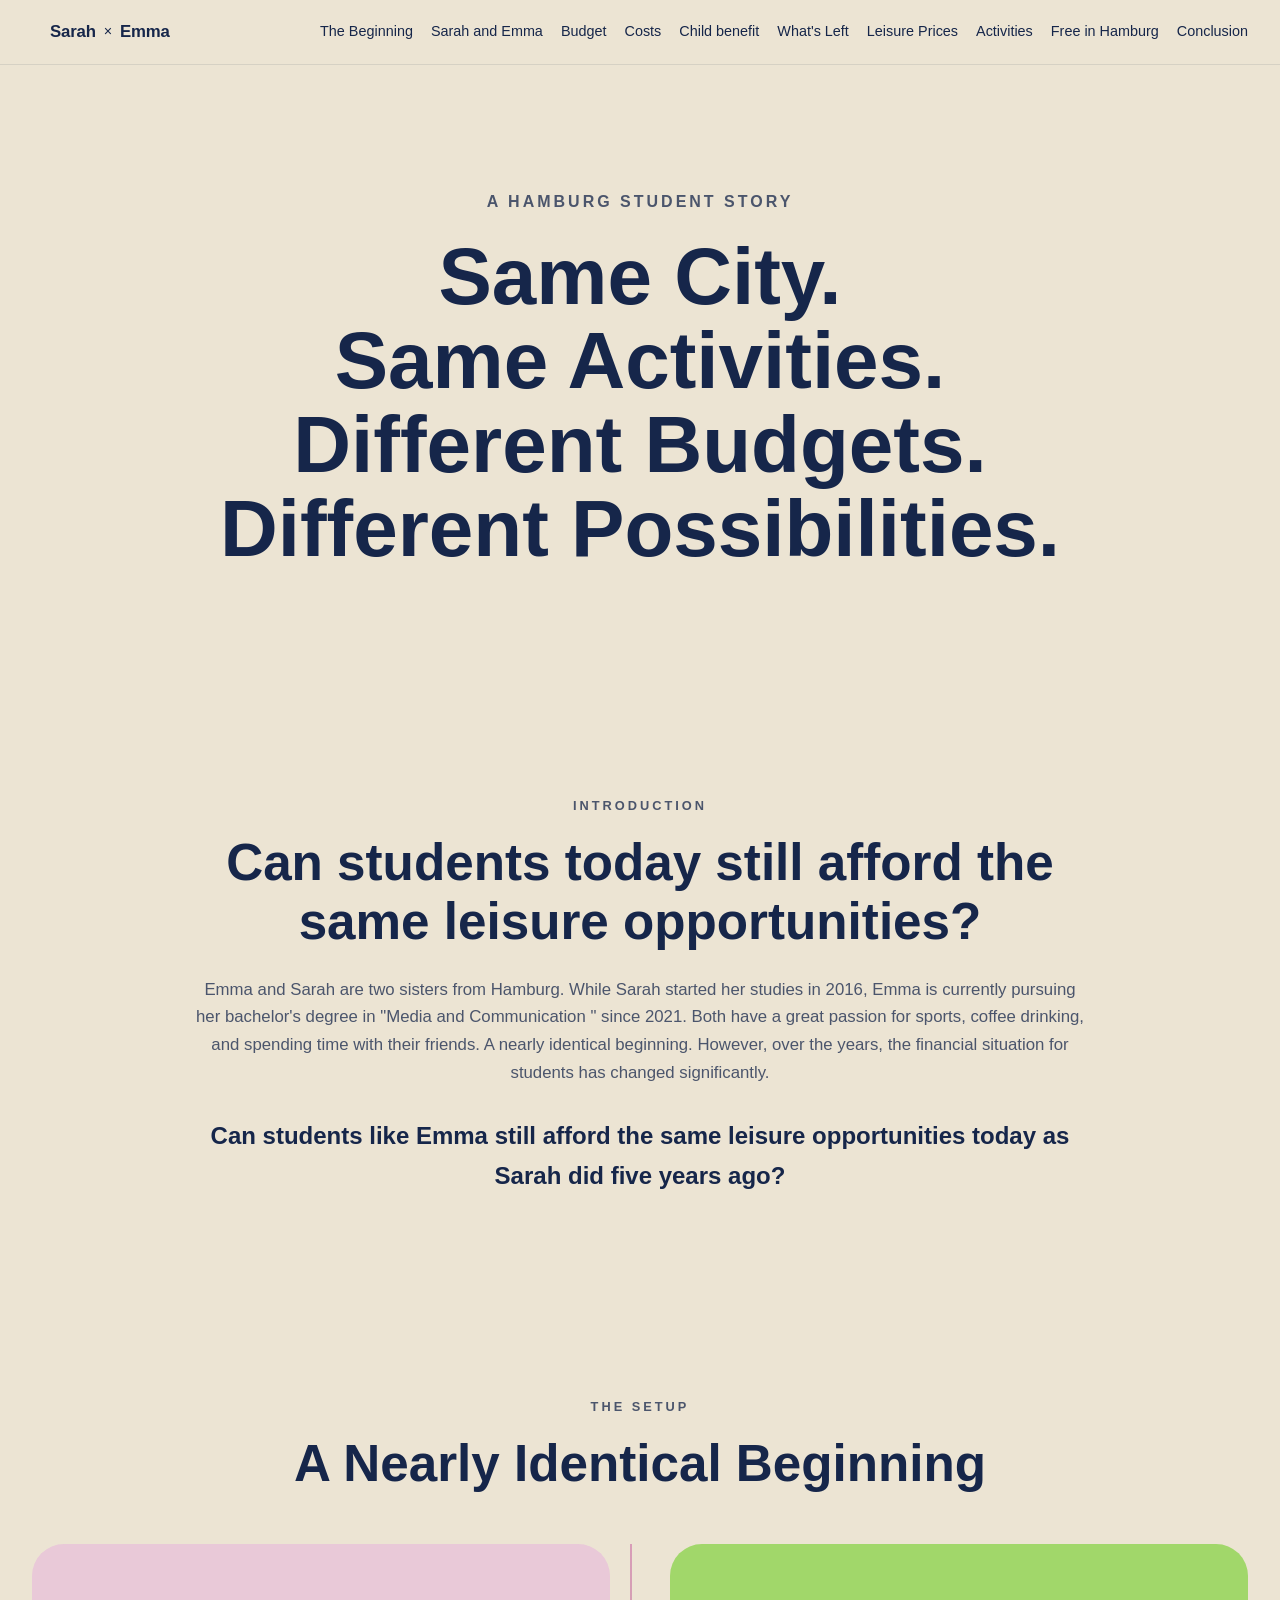
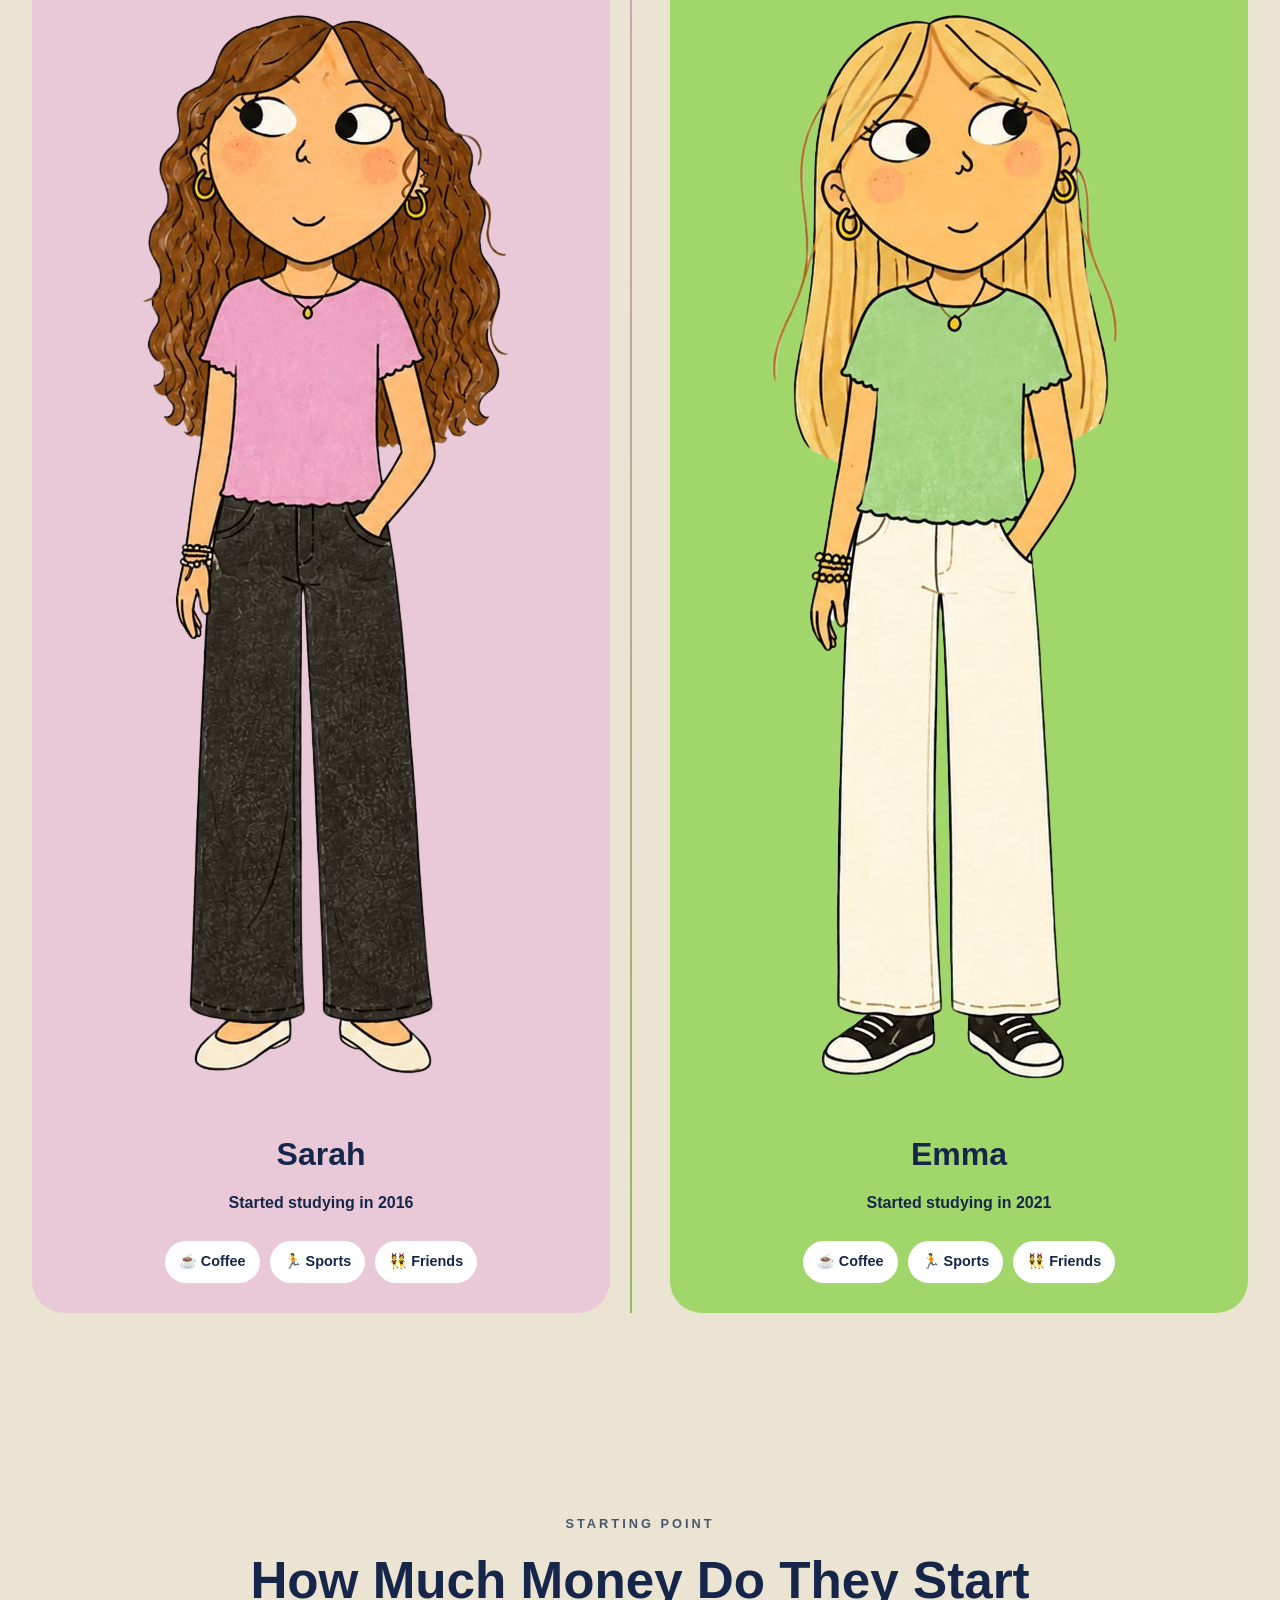
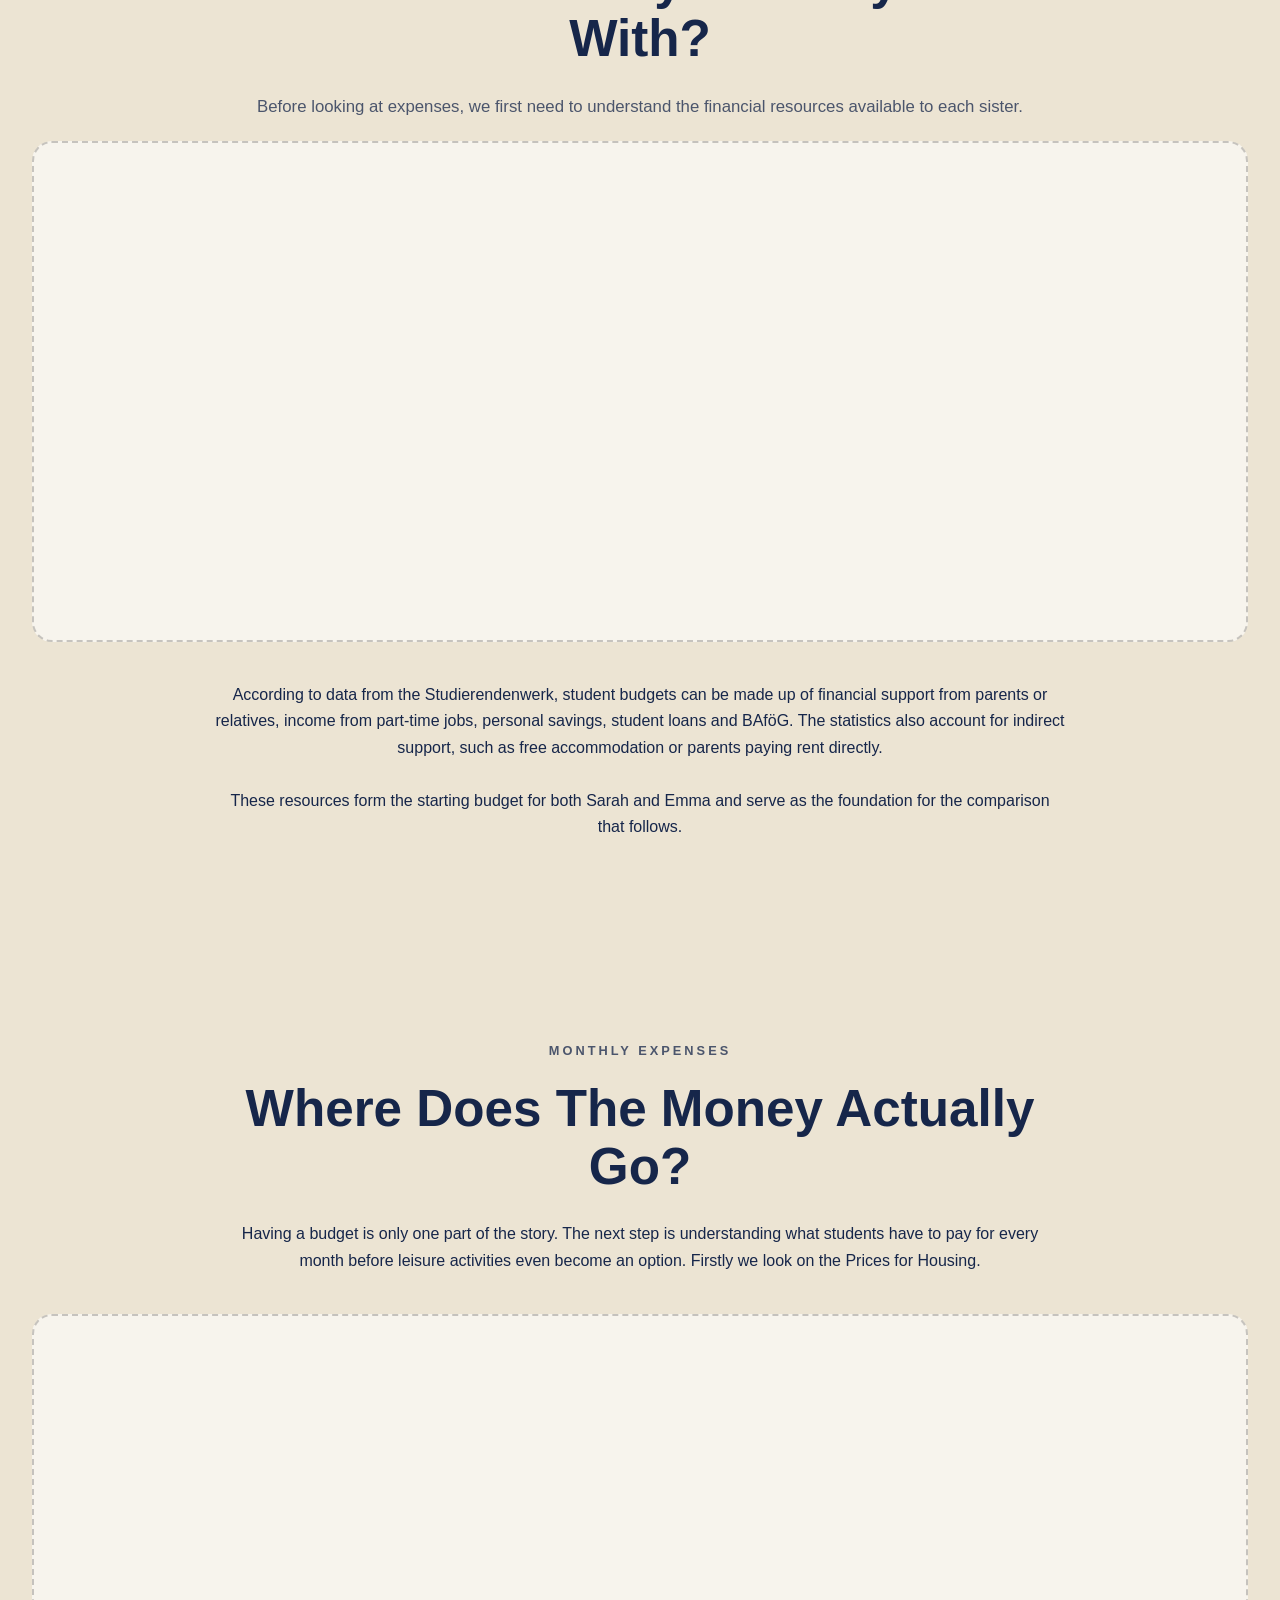
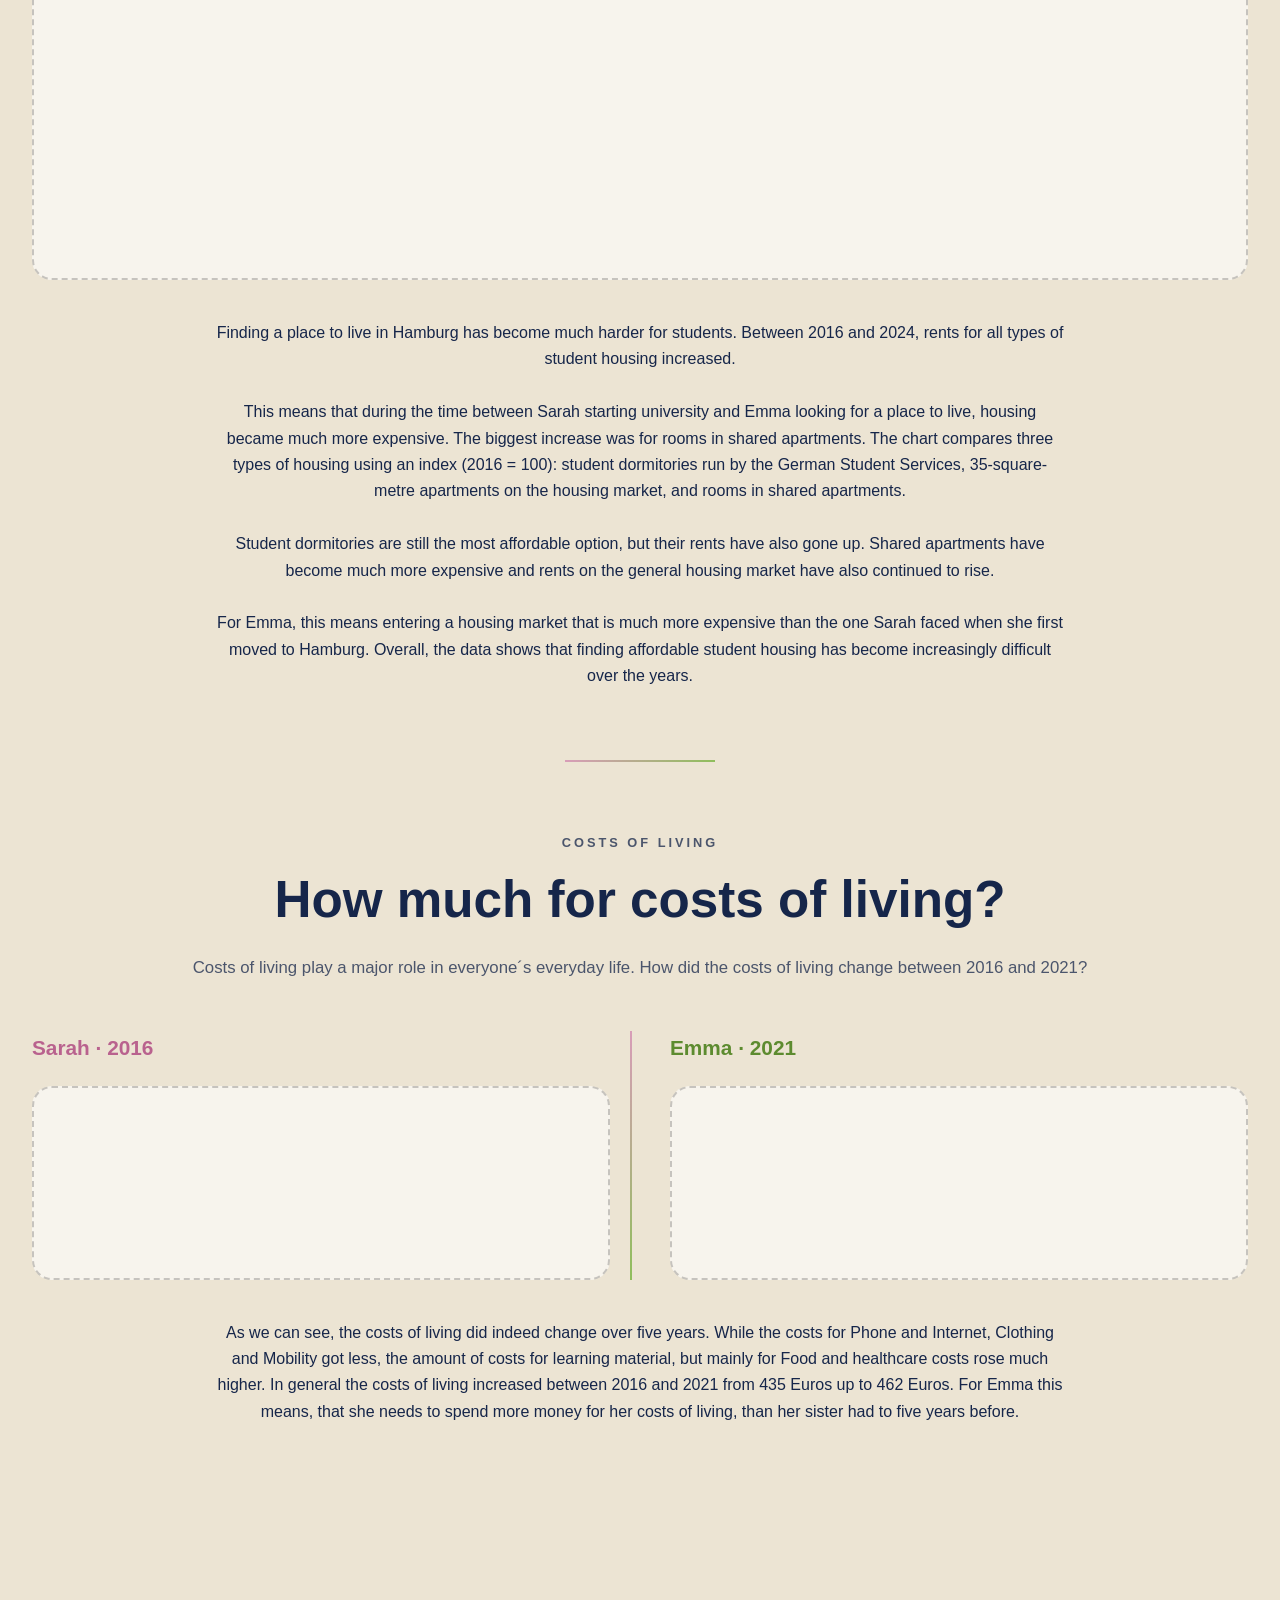
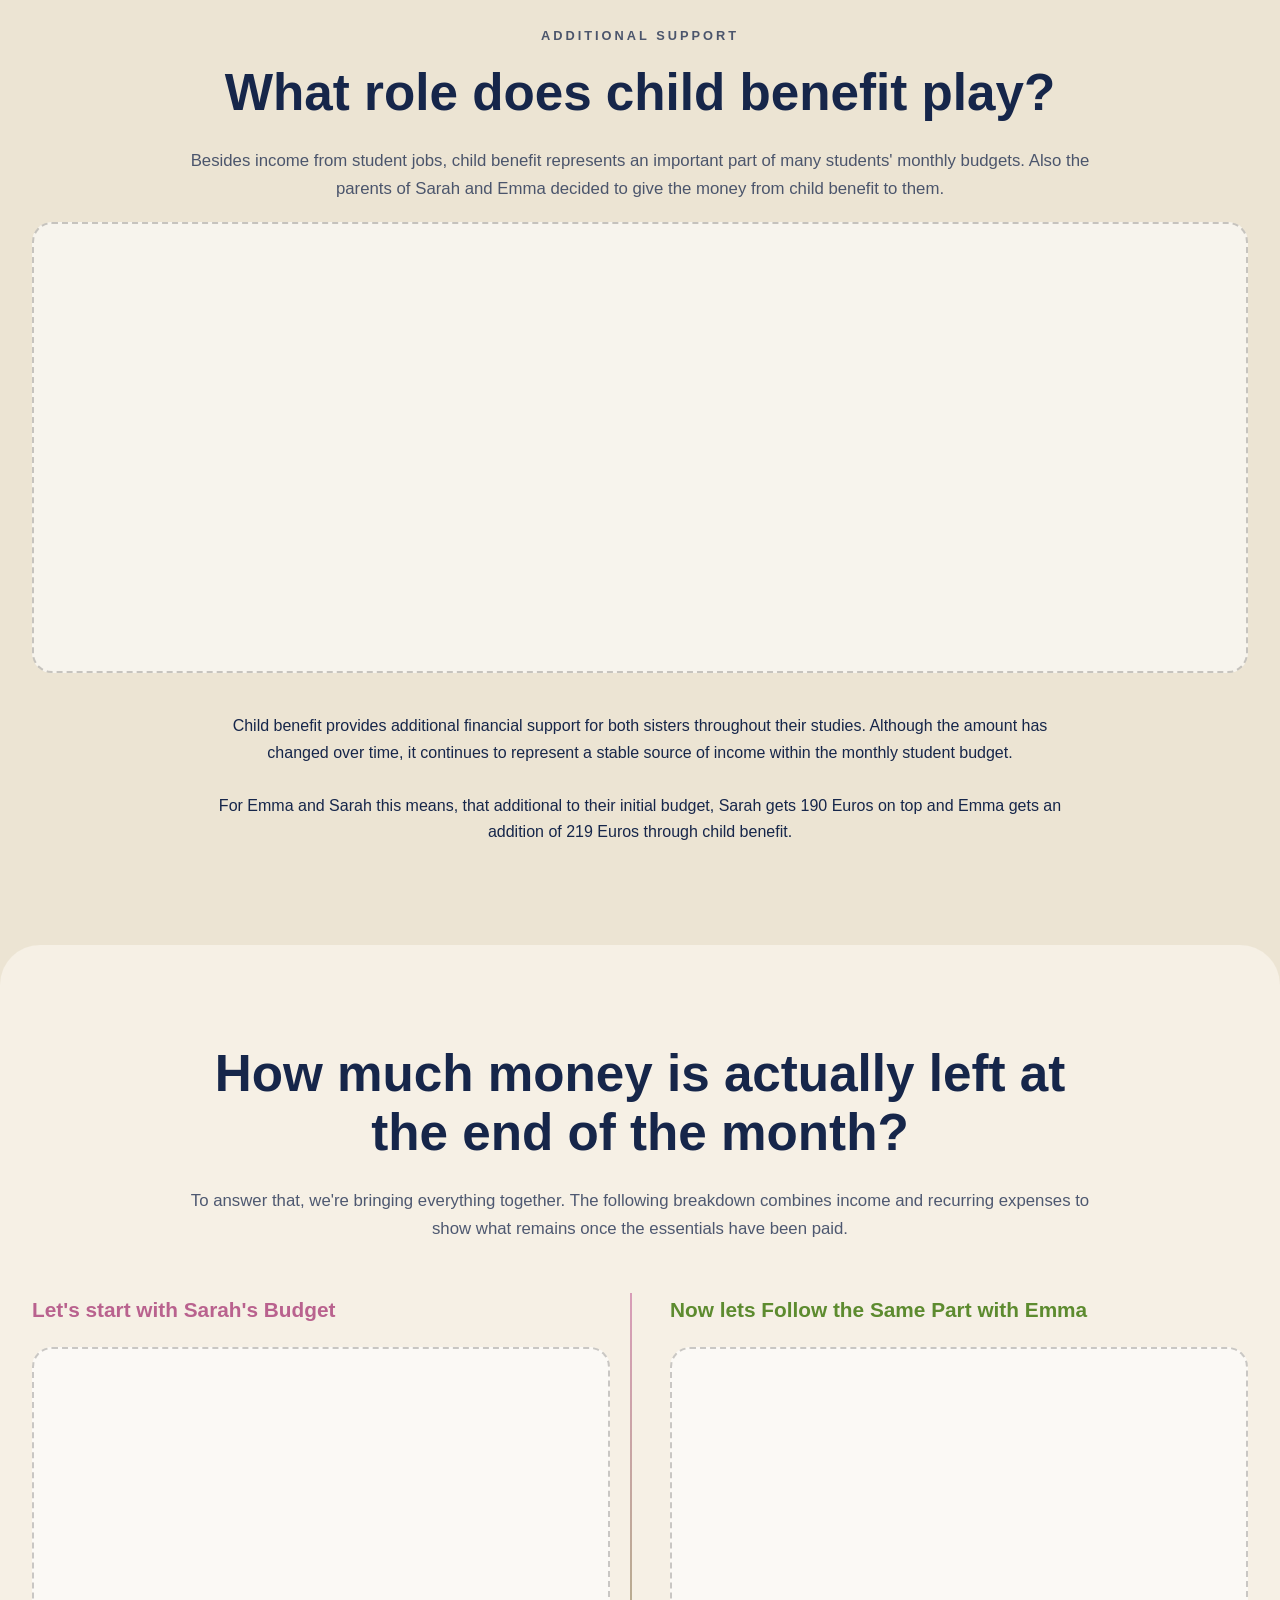
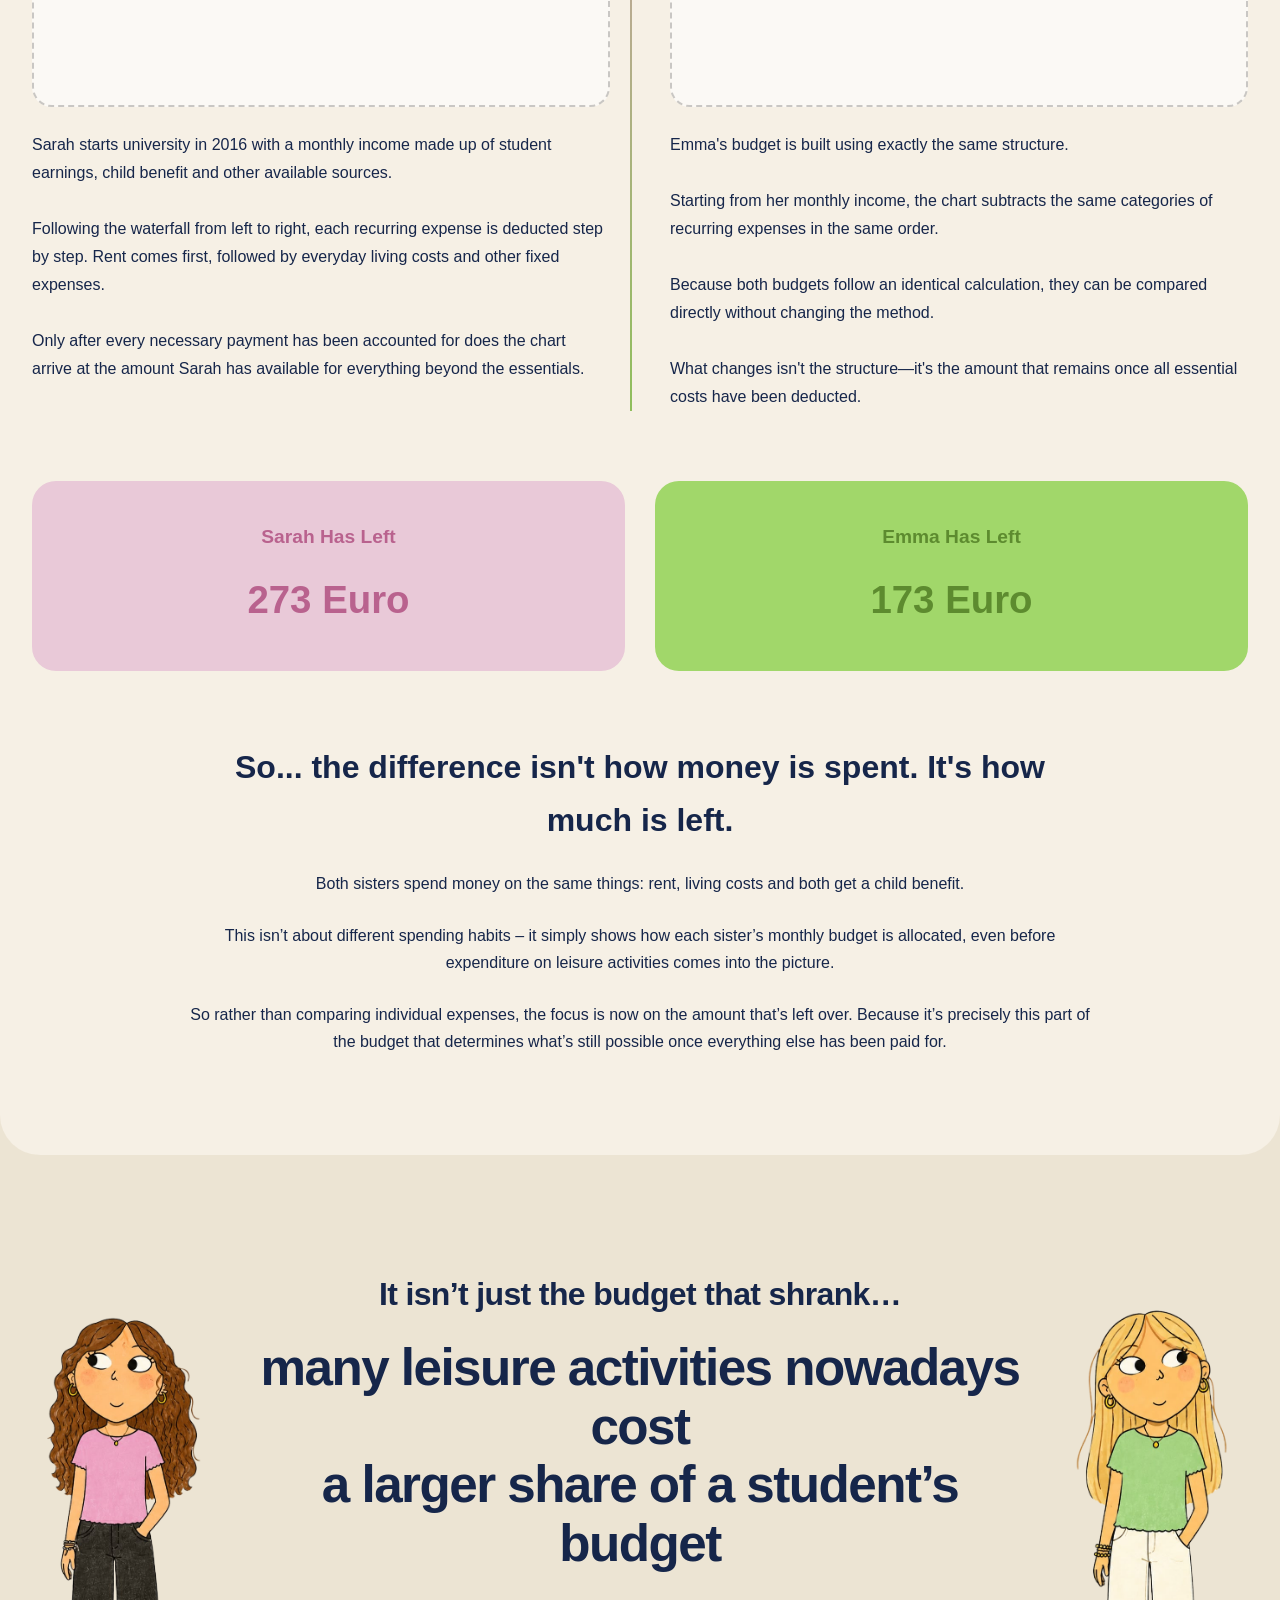
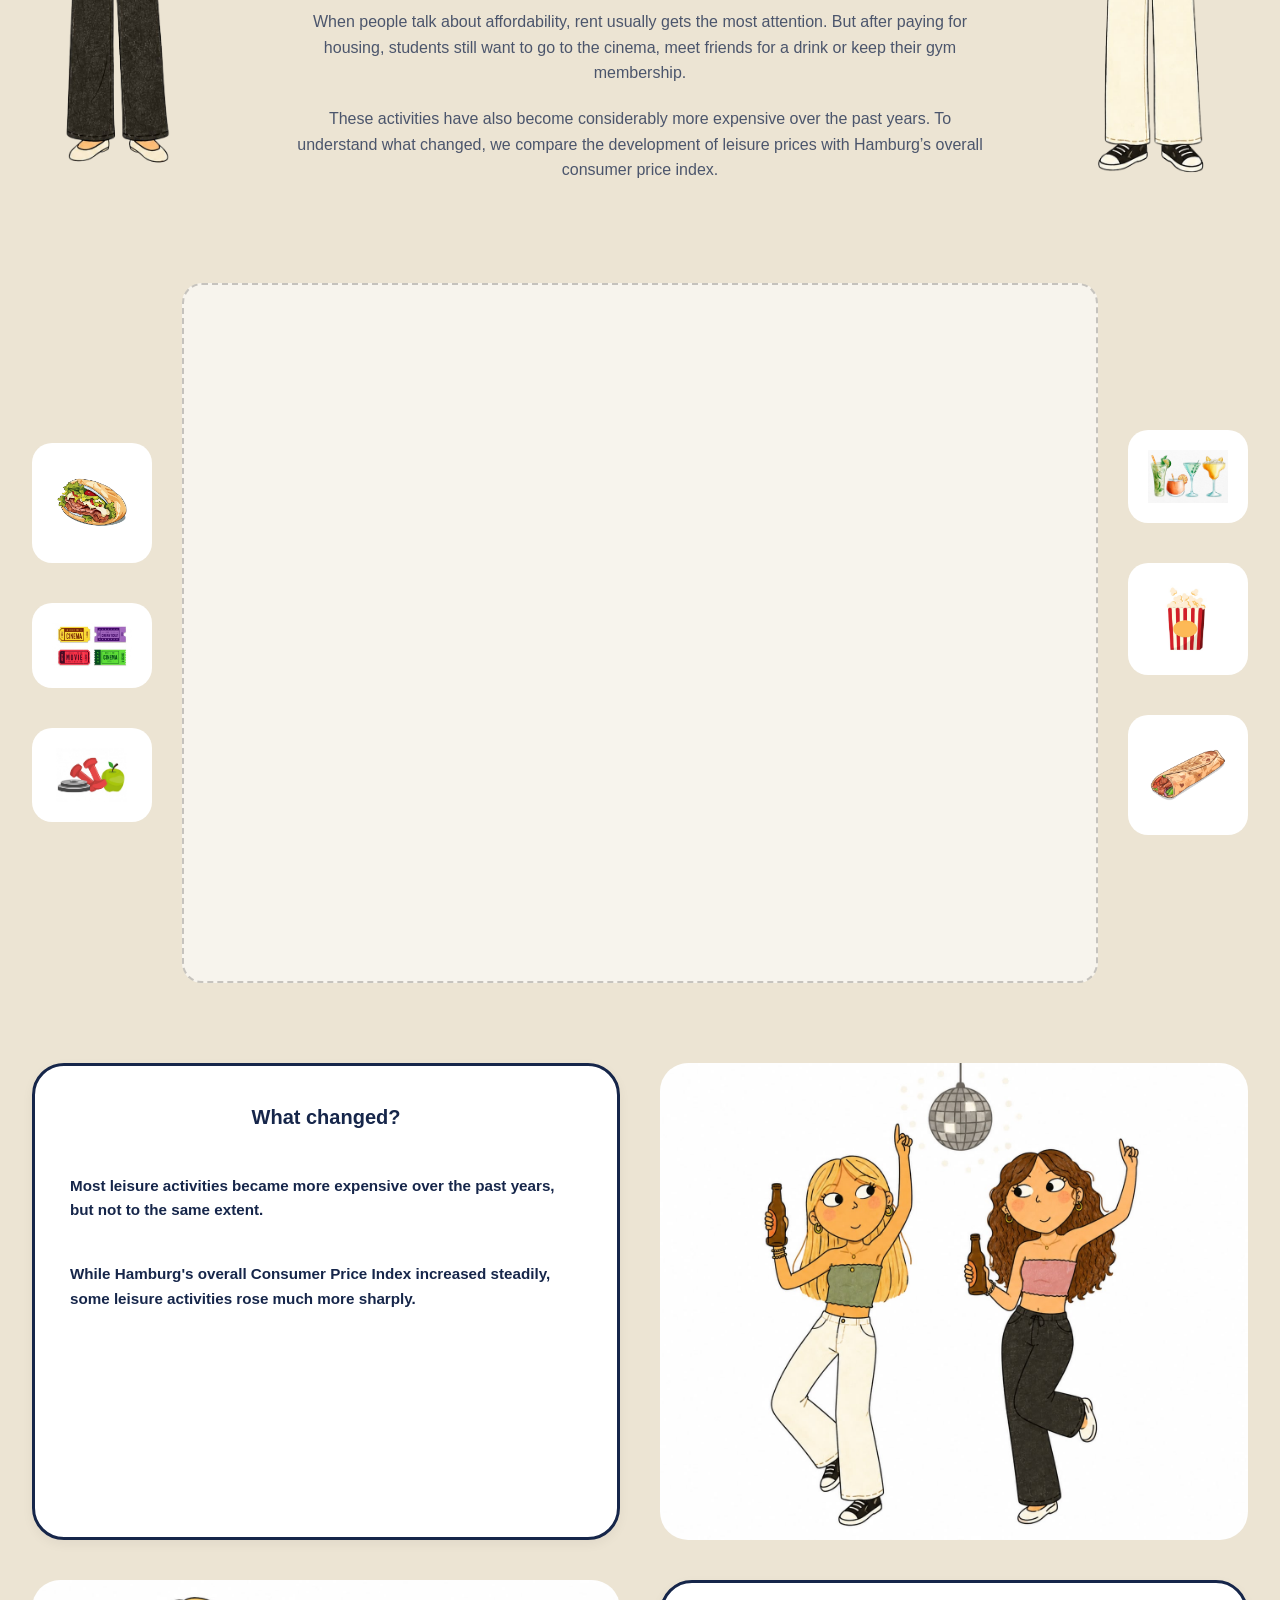
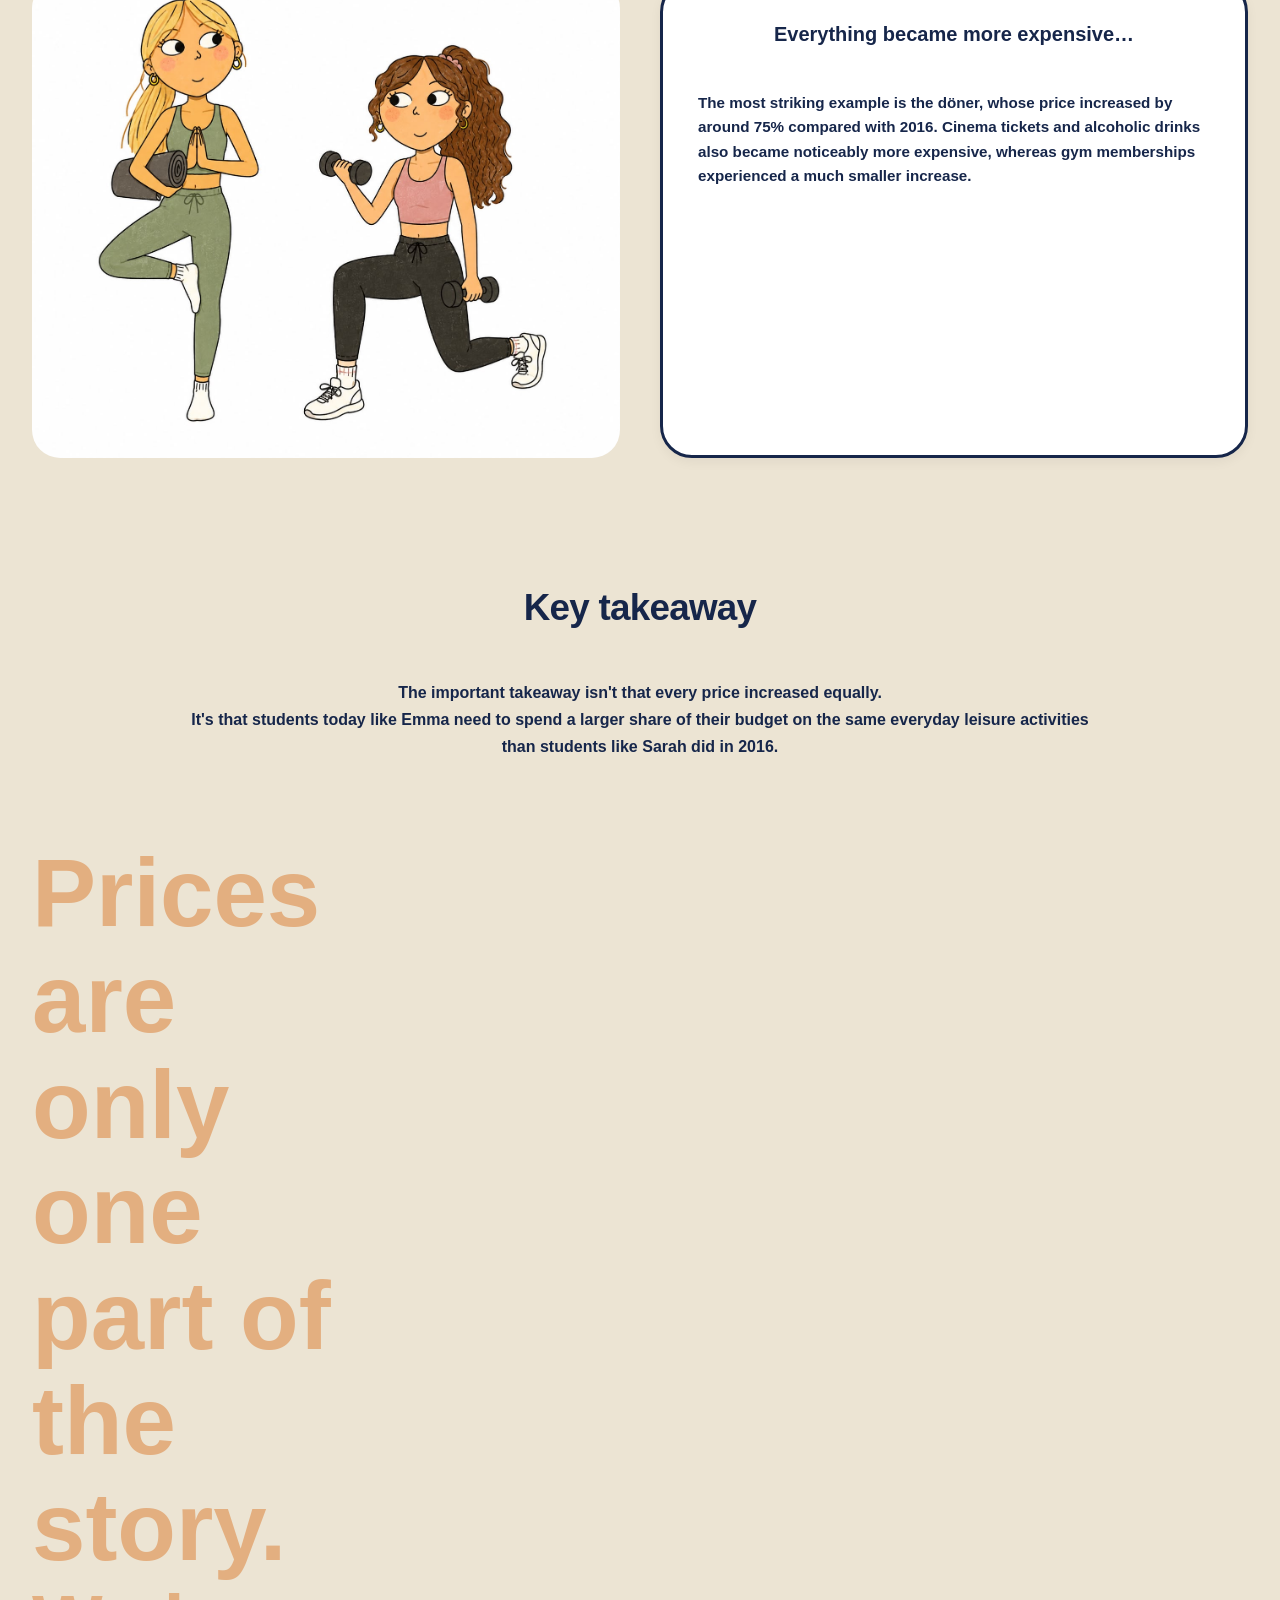
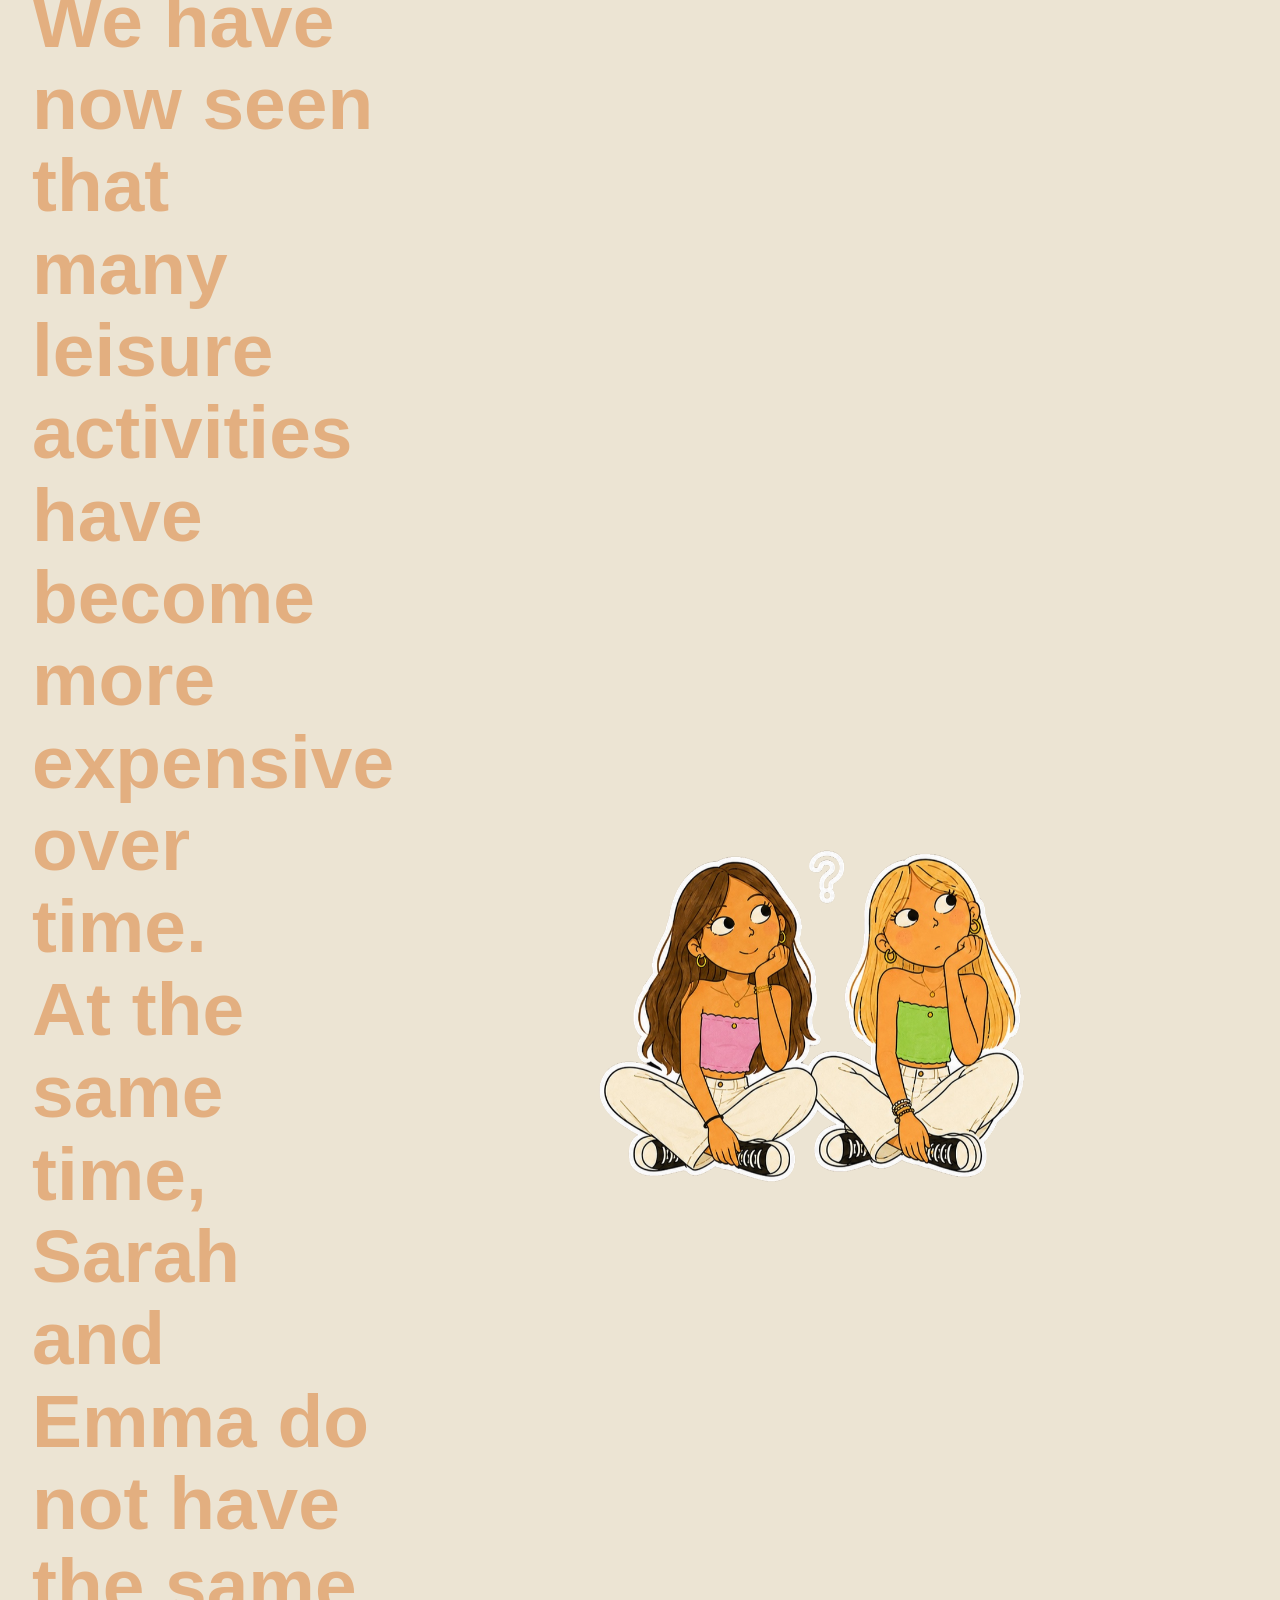
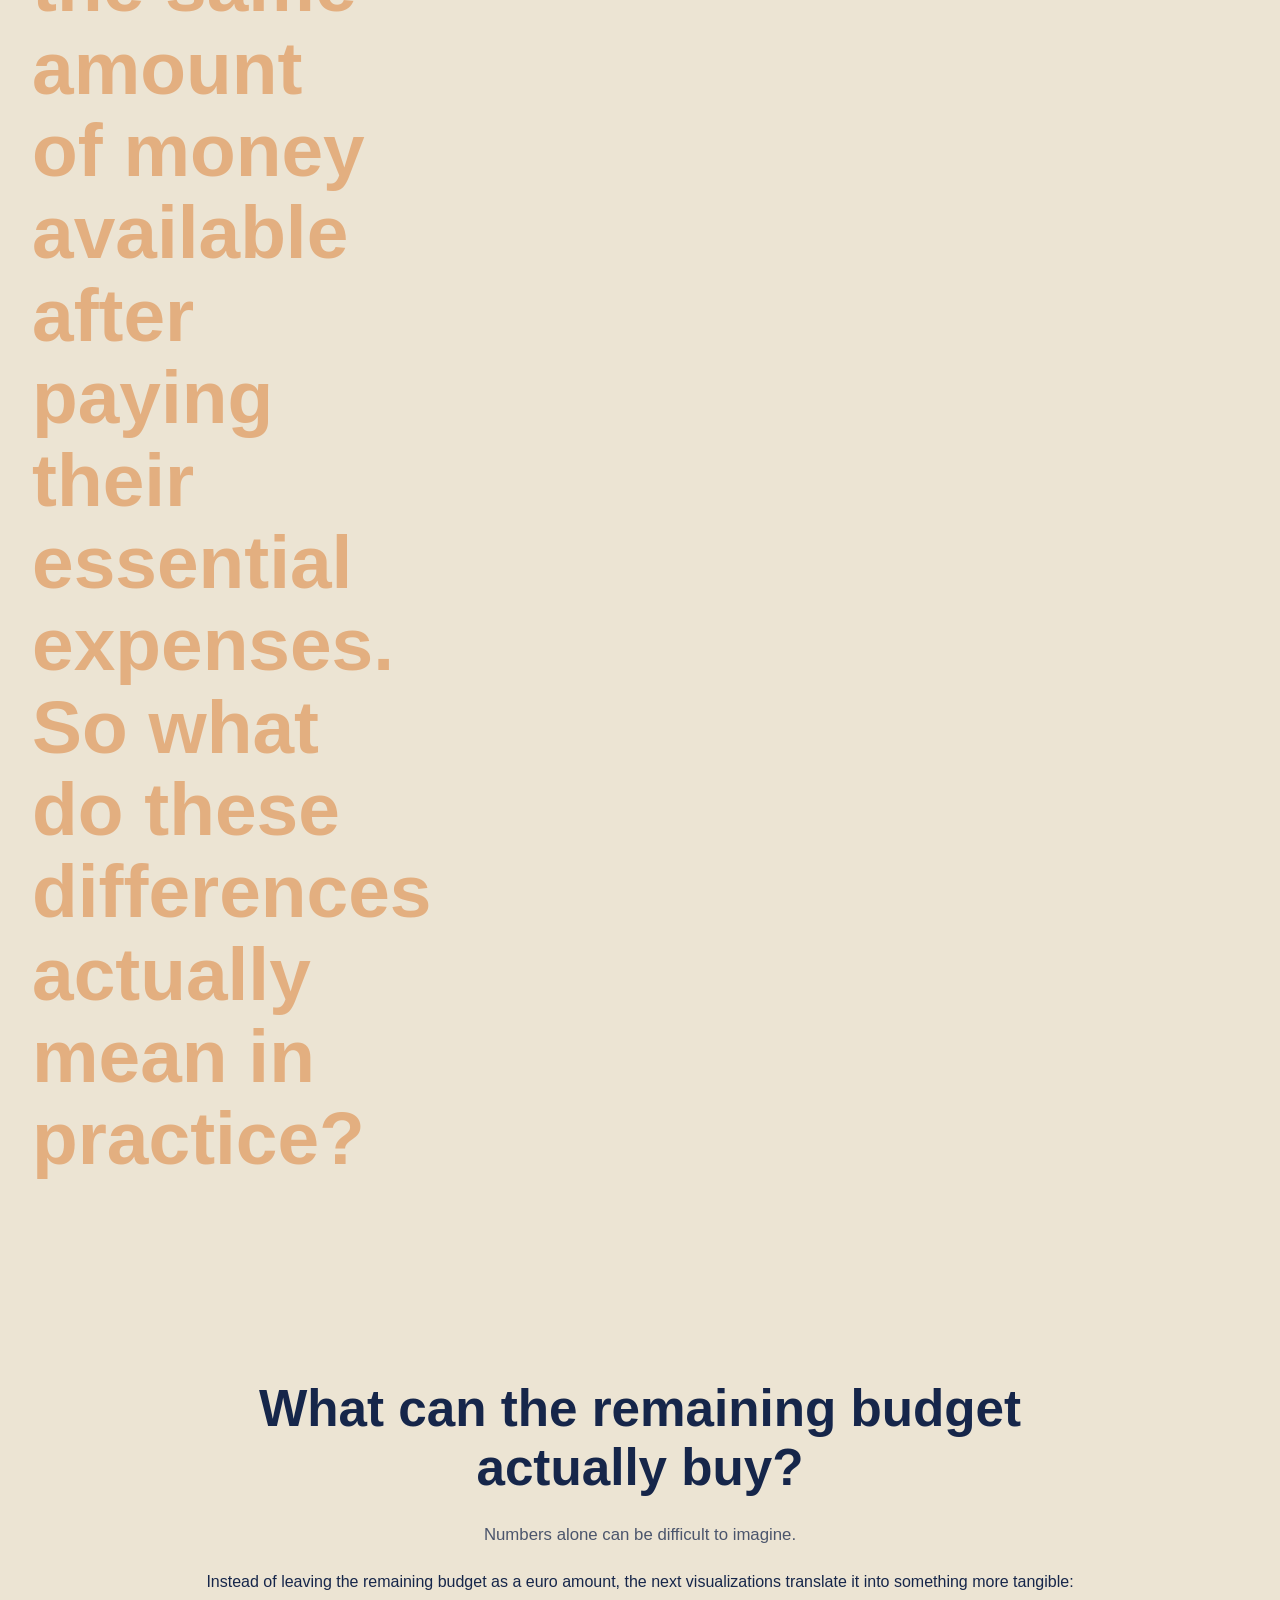
==== commit bad61d6d: "Update Sarah-Emma.html" ====
--- a/Sarah-Emma.html
+++ b/Sarah-Emma.html
@@ -640,9 +640,9 @@
 
         <!-- PART 5 -->
 
-        <div class="bridge-section">
-
-            <div class="bridge-text">
+        <div class="big-question-layout ">
+
+            <div class="impact-question ">
                 <h2>
                     Prices are only one part of the story.
                 </h2>
@@ -663,11 +663,13 @@
 
             </div>
 
-            <div class="image-placeholder">
-
-                <img class="bridge-image " src="sitzendohneneue.png" alt="sitzendbeideneu">
-
-            </div>
+            <div class="emma-placeholder ">
+
+                <img src="sitzendohneneue.png" alt="sitzendbeideneu">
+
+            </div>
+
+        </div>
 
         </div>
 
